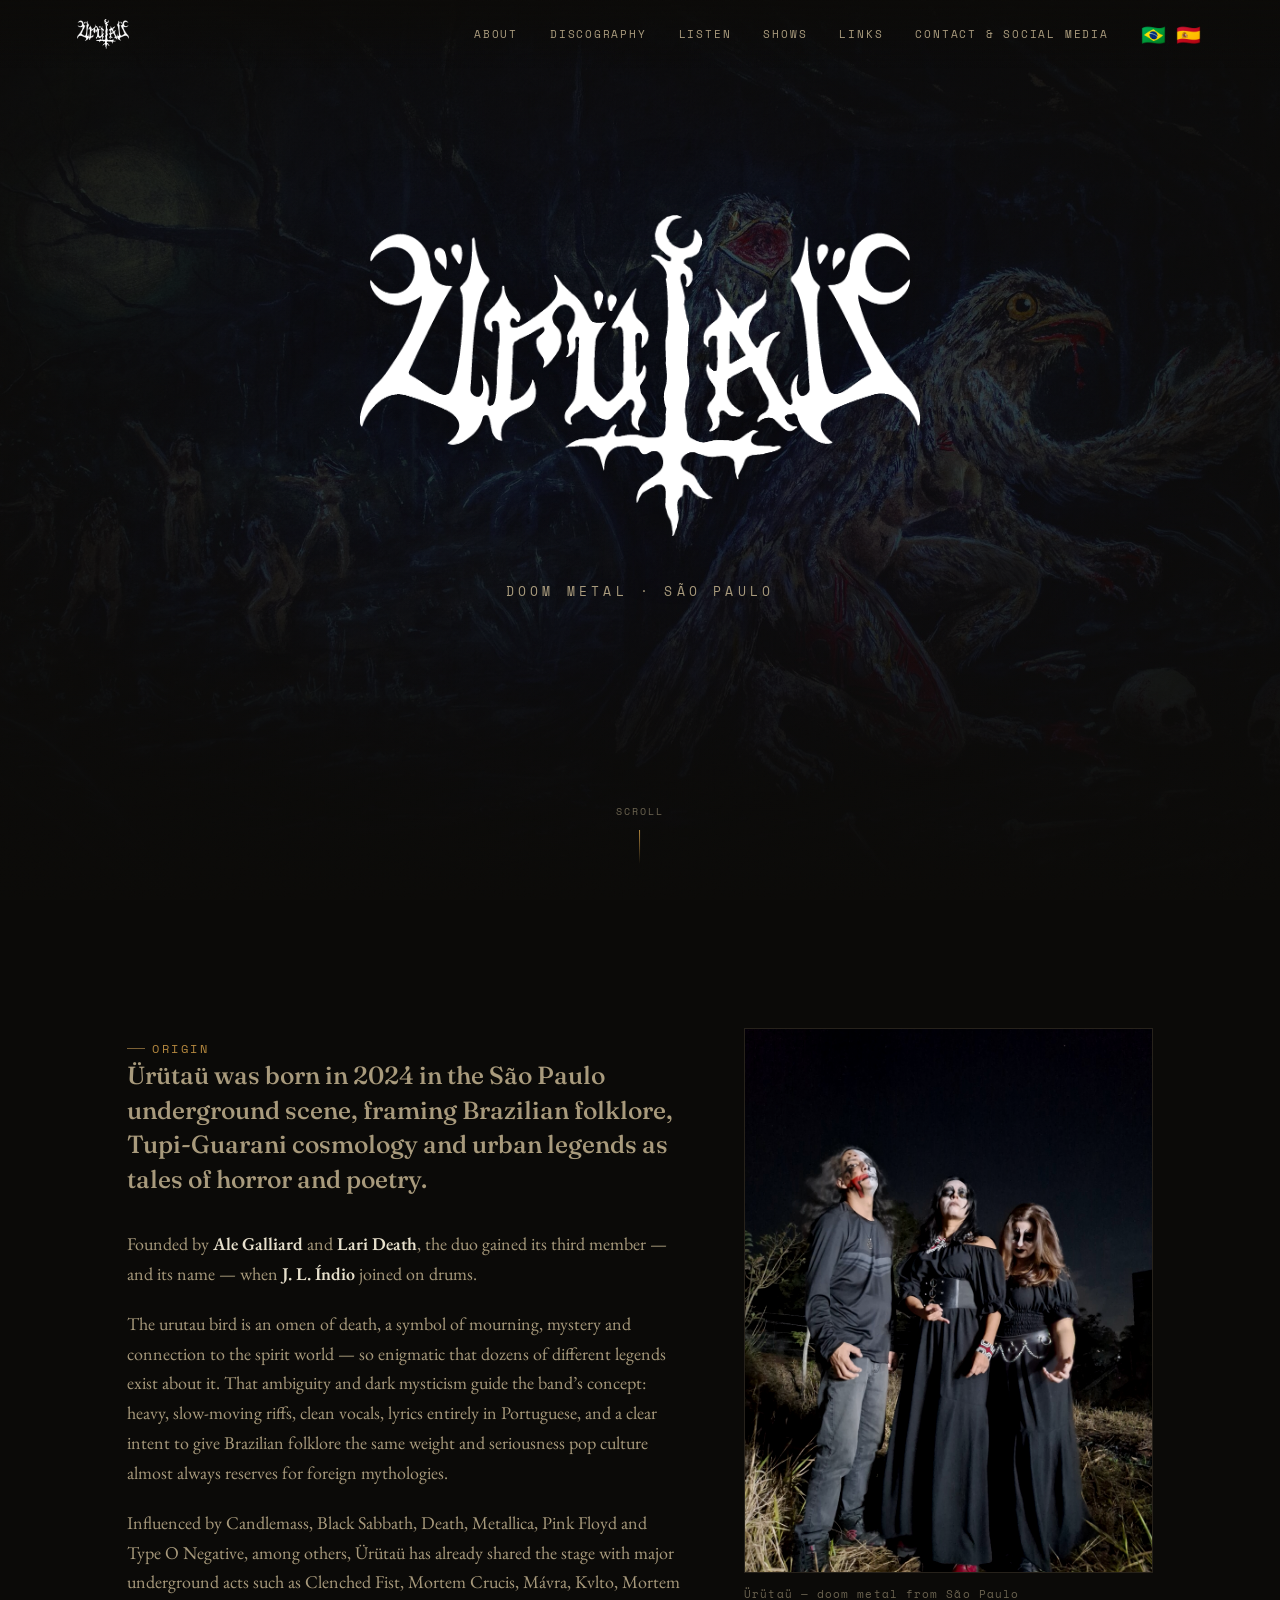
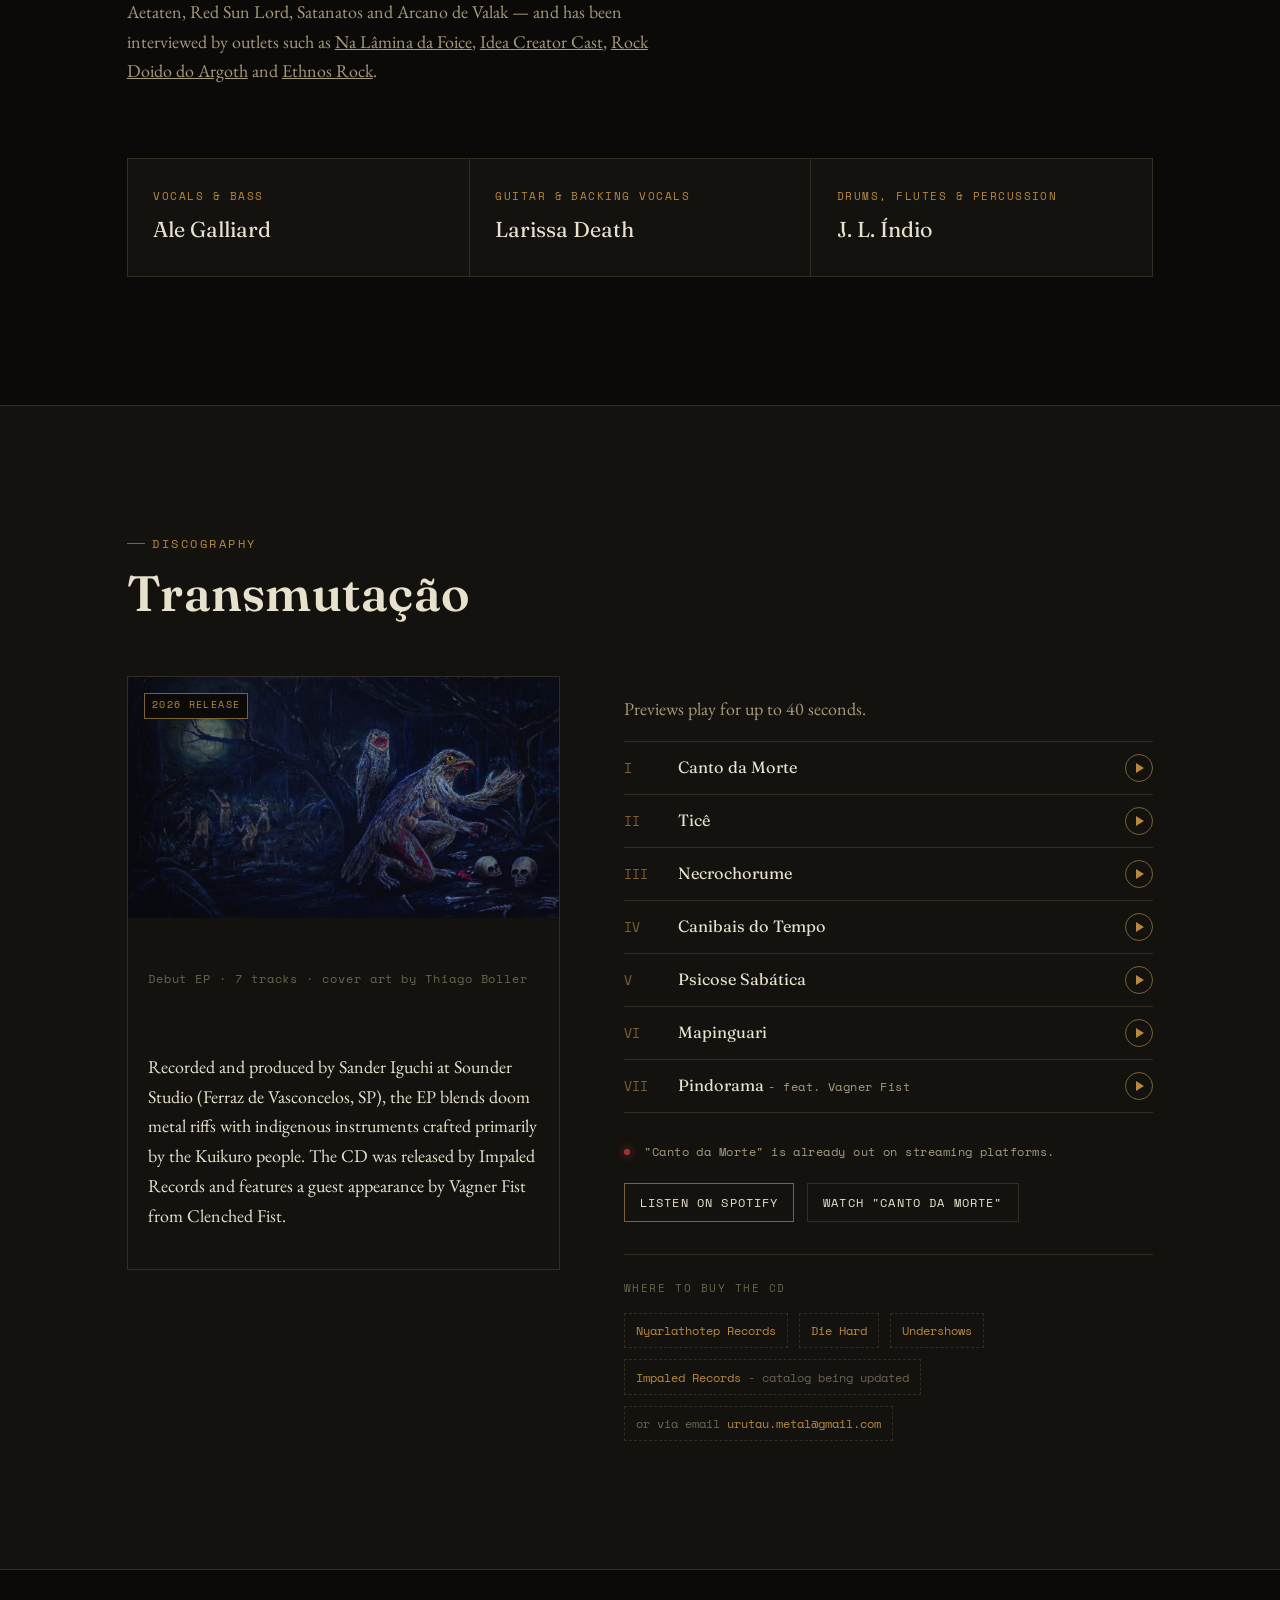
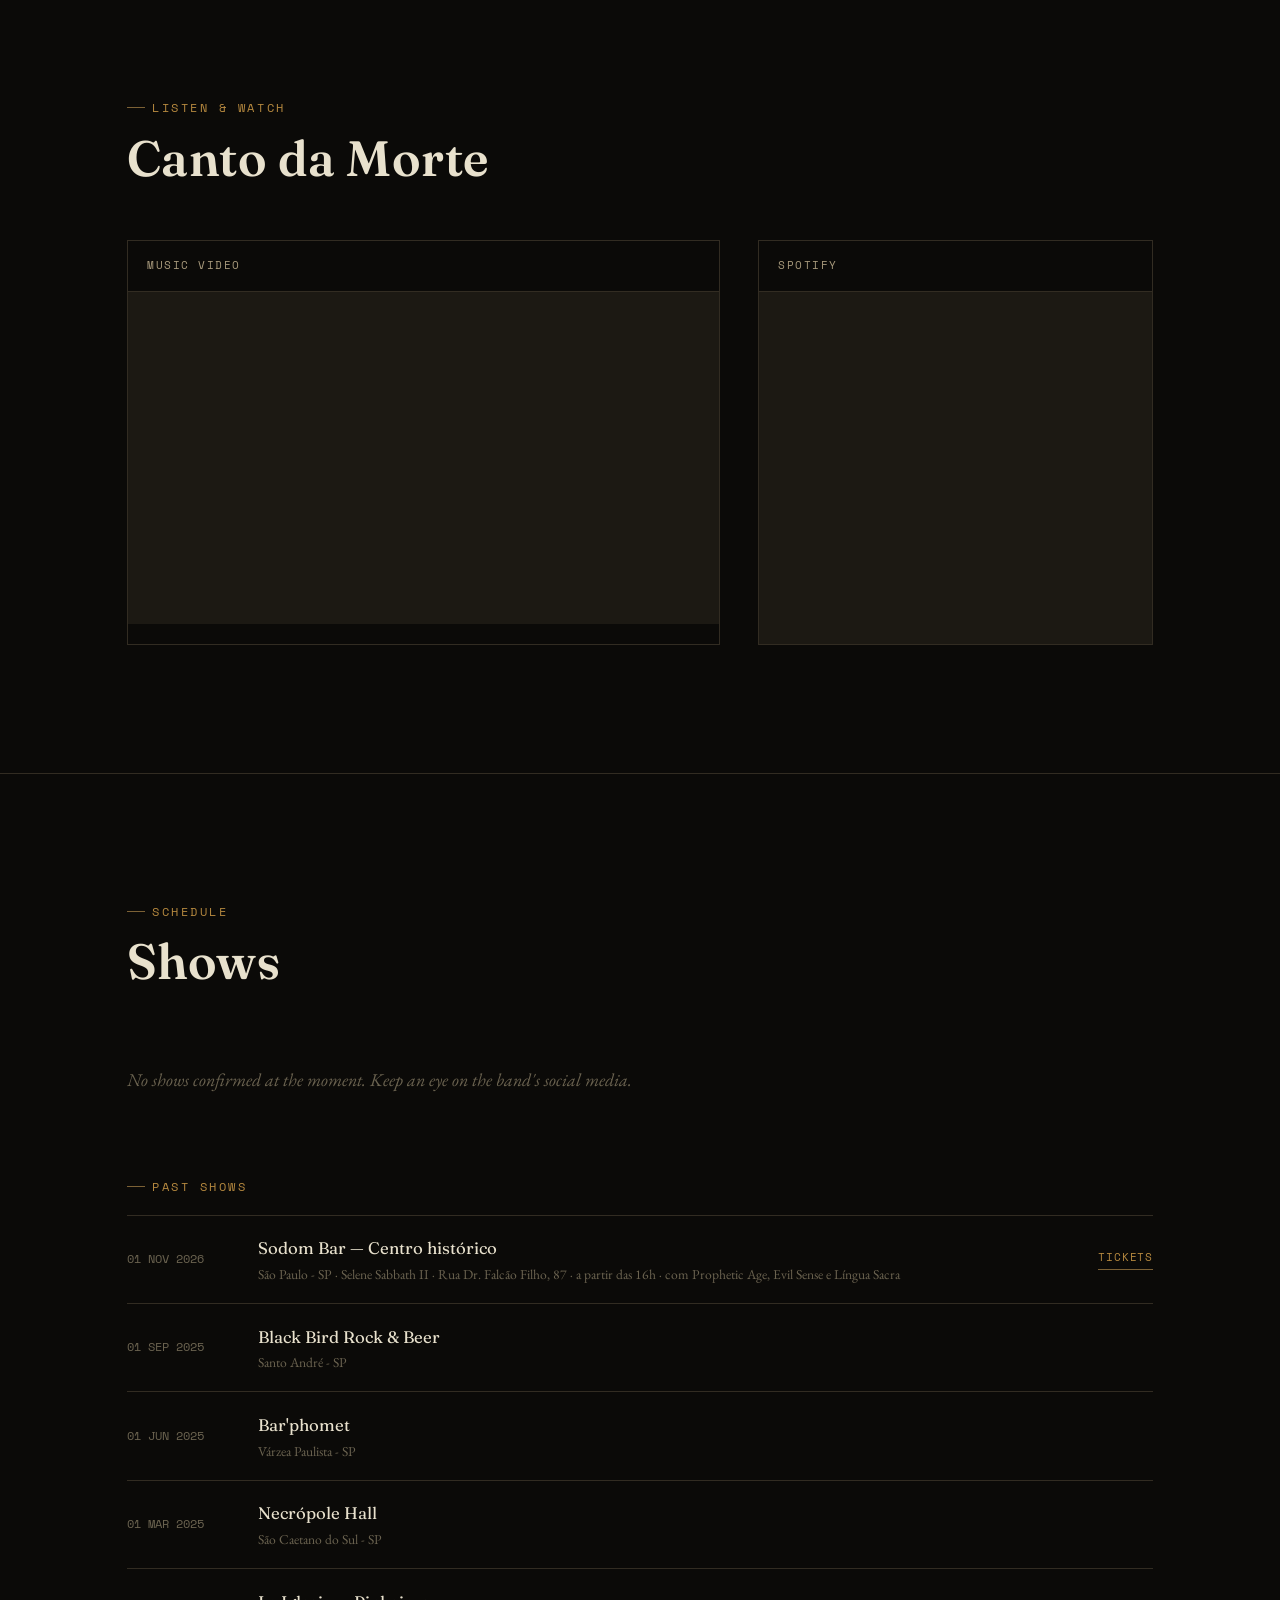
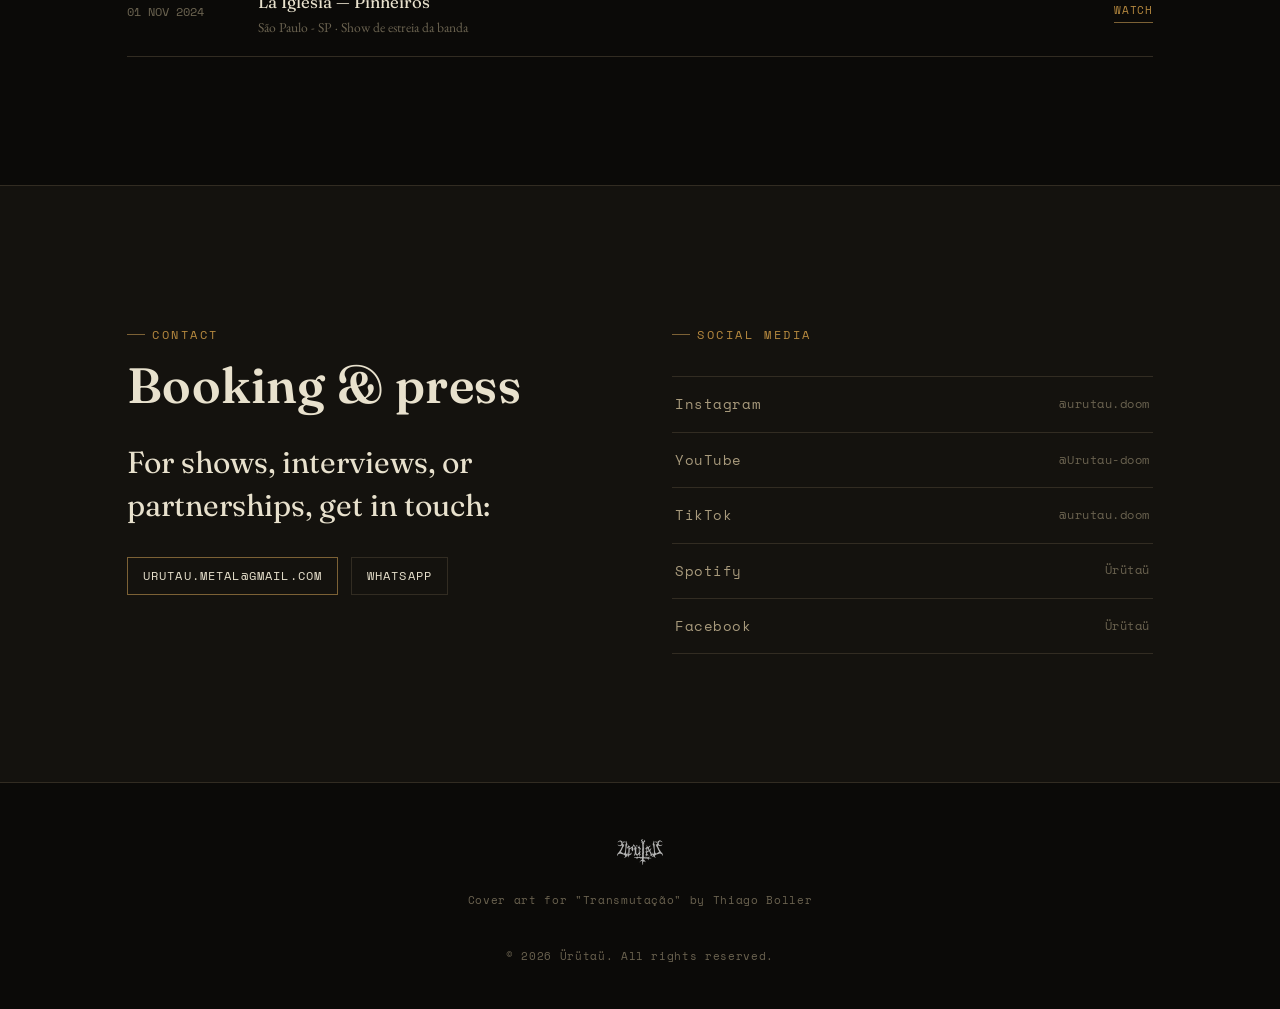
==== en/index.html @ 35b2490a "Add accessibility in player" ====
<!DOCTYPE html>
<html lang="en">
<head>
  <!-- Google tag (gtag.js) -->
<script async src="https://www.googletagmanager.com/gtag/js?id=G-QJNE8HHXBH"></script>
<script>
  window.dataLayer = window.dataLayer || [];
  function gtag(){dataLayer.push(arguments);}
  gtag('js', new Date());

  gtag('config', 'G-QJNE8HHXBH');
</script>
<meta charset="UTF-8">
<meta name="viewport" content="width=device-width, initial-scale=1.0">

<!--
  Official domain: urutaudoom.com.br (used as canonical, og:url and in
  the JSON-LD below). This is the English version, served from
  urutaudoom.com.br/en/.
-->

<title>Ürütaü — Doom Metal Band from São Paulo</title>
<meta name="description" content="Ürütaü is a doom metal band from São Paulo, Brazil, framing Brazilian folklore, Tupi-Guarani cosmology and urban legends as tales of horror and poetry, sung in Portuguese. Listen now, check upcoming shows and discover the EP Transmutação.">
<meta name="robots" content="index, follow">
<link rel="canonical" href="https://urutaudoom.com.br/en/">
<link rel="alternate" hreflang="pt-BR" href="https://urutaudoom.com.br/">
<link rel="alternate" hreflang="en" href="https://urutaudoom.com.br/en/">
<link rel="alternate" hreflang="es" href="https://urutaudoom.com.br/es/">
<link rel="alternate" hreflang="x-default" href="https://urutaudoom.com.br/">

<!-- Open Graph -->
<meta property="og:site_name" content="Ürütaü">
<meta property="og:title" content="Ürütaü — Doom Metal Band from São Paulo">
<meta property="og:description" content="Heavy riffs, clean vocals, lyrics in Portuguese. Brazilian folklore, horror and poetry as doom metal.">
<meta property="og:image" content="https://urutaudoom.com.br/assets/ilustracao-ep.jpg">
<meta property="og:url" content="https://urutaudoom.com.br/en/">
<meta property="og:type" content="website">
<meta property="og:locale" content="en_US">
<meta property="og:locale:alternate" content="pt_BR">
<meta property="og:locale:alternate" content="es_ES">

<!-- Twitter / X Card -->
<meta name="twitter:card" content="summary_large_image">
<meta name="twitter:title" content="Ürütaü — Doom Metal Band from São Paulo">
<meta name="twitter:description" content="Brazilian folklore, Tupi-Guarani cosmology and urban legends as tales of horror and poetry. Heavy riffs, clean vocals, lyrics in Portuguese.">
<meta name="twitter:image" content="https://urutaudoom.com.br/assets/ilustracao-ep.jpg">

<link rel="icon" href="../assets/logo.png">
<link rel="preconnect" href="https://fonts.googleapis.com">
<link rel="preconnect" href="https://fonts.gstatic.com" crossorigin>
<link rel="preconnect" href="https://open.spotify.com">
<link rel="preconnect" href="https://www.youtube-nocookie.com">
<link href="https://fonts.googleapis.com/css2?family=Fraunces:opsz,wght@9..144,500;9..144,600;9..144,700&family=EB+Garamond:ital,wght@0,400;0,500;1,400&family=Space+Mono:wght@400;700&display=swap" rel="stylesheet">
<link rel="stylesheet" href="../css/style.css">

<!-- Structured data (JSON-LD) — helps search engines understand this
     is a band, who the members are, and where to follow/listen. -->
<script type="application/ld+json">
{
  "@context": "https://schema.org",
  "@type": "MusicGroup",
  "name": "Ürütaü",
  "alternateName": "Ürütau",
  "genre": ["Doom Metal", "Heavy Metal"],
  "foundingDate": "2024",
  "foundingLocation": {
    "@type": "Place",
    "name": "São Paulo, SP, Brazil"
  },
  "url": "https://urutaudoom.com.br/en/",
  "inLanguage": "en",
  "logo": "https://urutaudoom.com.br/assets/logo.png",
  "image": "https://urutaudoom.com.br/assets/ilustracao-ep.jpg",
  "description": "Doom metal band from São Paulo, Brazil, framing Brazilian folklore, Tupi-Guarani cosmology and urban legends as tales of horror and poetry, sung in Portuguese.",
  "member": [
    { "@type": "Person", "name": "Ale Galliard", "roleName": "Vocals and bass" },
    { "@type": "Person", "name": "Larissa Death", "roleName": "Guitar and backing vocals" },
    { "@type": "Person", "name": "J. L. Índio", "roleName": "Drums, flutes and percussion" }
  ],
  "sameAs": [
    "https://www.instagram.com/urutau.doom",
    "https://www.youtube.com/@Urutau-doom",
    "https://www.tiktok.com/@urutau.doom",
    "https://open.spotify.com/artist/2QtIRcPDaR8o3oqRsnA0KX",
    "https://www.facebook.com/share/17Nazrt1NJ/"
  ]
}
</script>
</head>
<body>
<a class="skip-link" href="#main-content">Skip to content</a>

<nav class="nav" id="nav">
  <div class="nav__mark"><img src="../assets/logo.png" alt="Ürütaü" width="140" height="80"></div>
  <button class="nav__toggle" id="navToggle" aria-expanded="false" aria-controls="navLinks">Menu</button>
  <div class="nav__links" id="navLinks">
    <a href="#about">About</a>
    <a href="#discography">Discography</a>
    <a href="#listen">Listen</a>
    <a href="#shows">Shows</a>
    <a href="/links">Links</a>
    <a href="#contact">Contact &amp; social media</a>
    <span class="nav__langs" aria-label="Language">
      <a href="/" hreflang="pt-BR" lang="pt-BR" aria-label="Portuguese">🇧🇷</a>
      <a href="/es/" hreflang="es" lang="es" aria-label="Spanish">🇪🇸</a>
    </span>
  </div>
</nav>

<main id="main-content" tabindex="-1">

<!-- HERO -->
<header class="hero">
  <div class="hero__bg"></div>
  <div class="hero__scrim"></div>
  <div class="hero__content">
    <h1 class="sr-only">Ürütaü — doom metal band from São Paulo</h1>
    <img class="hero__logo" src="../assets/logo.png" alt="Ürütaü" width="2424" height="1390">
    <p class="hero__tagline">Doom Metal · São Paulo</p>
    <div class="hero__links">

      <div class="hero__bandcamp">
        <iframe scrolling="no" class="iframe-flush" src="https://bandcamp.com/band_follow_button_classic/1407030763" title="Follow Ürütaü on Bandcamp" loading="lazy"></iframe>
      </div>
    </div>
  </div>
  <div class="hero__scroll"><span>Scroll</span><span class="hero__scroll-line"></span></div>
</header>

<!-- SOBRE -->
<section class="section" id="about">
  <div class="container">
    <div class="sobre">
      <div class="sobre__text reveal">
        <h2 class="eyebrow">Origin</h2>
        <p class="sobre__lede">Ürütaü was born in 2024 in the São Paulo underground scene, framing Brazilian folklore, Tupi-Guarani cosmology and urban legends as tales of horror and poetry.</p>
        <p>Founded by <strong>Ale Galliard</strong> and <strong>Lari Death</strong>, the duo gained its third member — and its name — when <strong>J. L. Índio</strong> joined on drums.</p>
        <p>The urutau bird is an omen of death, a symbol of mourning, mystery and connection to the spirit world — so enigmatic that dozens of different legends exist about it. That ambiguity and dark mysticism guide the band’s concept: heavy, slow-moving riffs, clean vocals, lyrics entirely in Portuguese, and a clear intent to give Brazilian folklore the same weight and seriousness pop culture almost always reserves for foreign mythologies.</p>
        <p>Influenced by Candlemass, Black Sabbath, Death, Metallica, Pink Floyd and Type O Negative, among others, Ürütaü has already shared the stage with major underground acts such as Clenched Fist, Mortem Crucis, Mávra, Kvlto, Mortem Aetaten, Red Sun Lord, Satanatos and Arcano de Valak — and has been interviewed by outlets such as <a href="https://www.youtube.com/live/3kj3xcuJYu0?si=MPWhUmQVh30efZOI&t=6283" target="_blank" rel="noopener">Na Lâmina da Foice</a>, <a href="https://youtu.be/ehIBhbWyuD4?si=ixSk5CCgYab3Sc5v" target="_blank" rel="noopener">Idea Creator Cast</a>, <a href="https://www.youtube.com/watch?v=IE1sYvqQ3E8" target="_blank" rel="noopener">Rock Doido do Argoth</a> and <a href="https://www.youtube.com/live/z6_cGyaVimI?si=hqIt5plG8CiTBQRk" target="_blank" rel="noopener">Ethnos Rock</a>.</p>
      </div>
      <div class="sobre__photo reveal">
        <img src="../assets/banda.jpg" alt="Ürütaü during a nighttime photo shoot, wearing corpse paint" loading="lazy" width="1800" height="2400">
        <p class="sobre__photo-cap">Ürütaü — doom metal from São Paulo</p>
      </div>
    </div>

    <div class="lineup reveal">
      <div class="lineup__item">
        <span class="lineup__role">Vocals &amp; bass</span>
        <span class="lineup__name">Ale Galliard</span>
      </div>
      <div class="lineup__item">
        <span class="lineup__role">Guitar &amp; backing vocals</span>
        <span class="lineup__name">Larissa Death</span>
      </div>
      <div class="lineup__item">
        <span class="lineup__role">Drums, flutes &amp; percussion</span>
        <span class="lineup__name">J. L. Índio</span>
      </div>
    </div>
  </div>
</section>

<!-- DISCOGRAFIA -->
<section class="section section--panel" id="discography">
  <div class="container">
    <div class="section__head reveal">
      <span class="eyebrow">Discography</span>
      <h2 class="section__title">Transmutação</h2>
    </div>

    <div class="disco">
      <div class="disco__art reveal">
        <span class="disco__status">2026 release</span>
        <img src="../assets/ilustracao-ep.jpg" alt="Cover art for the EP Transmutação, illustration by Thiago Boller" loading="lazy" width="1200" height="673">
        <br>
        <div class="disco__text">
          <p class="disco__sub">Debut EP · 7 tracks · cover art by Thiago Boller <br>
            <iframe scrolling="no" style="border: 0;width: 100%;height: 33px;" src="https://bandcamp.com/band_follow_button_classic/1407030763" title="Follow Ürütaü on Bandcamp" loading="lazy"></iframe>
          </p>
          <p class="disco__desc">Recorded and produced by Sander Iguchi at Sounder Studio (Ferraz de Vasconcelos, SP), the EP blends doom metal riffs with indigenous instruments crafted primarily by the Kuikuro people. The CD was released by <a href="https://impaledrecordsbrasil.com.br/" target="_blank" rel="noopener">Impaled Records</a> and features a guest appearance by Vagner Fist from Clenched Fist.</p>
        </div>
      </div>

      <div class="disco__meta reveal">
        
        <p id="previewHelp">Previews play for up to 40 seconds.</p>

        <ul class="tracklist">
          <li><span class="num">I</span><span class="name">Canto da Morte</span><span class="lore">
            <button class="track-play" aria-describedby="previewHelp" data-audio="../assets/audio/urutau-canto-da-morte-preview.mp3" data-track="I. Canto da Morte" aria-label="Listen to a preview of Canto da Morte">
              <span class="play-icon" aria-hidden="true"></span>
            </button>
          </span></li>
          <li><span class="num">II</span><span class="name">Ticê</span><span class="lore">
            <button class="track-play" aria-describedby="previewHelp" data-audio="../assets/audio/urutau-tice-preview.mp3" data-track="II. Ticê" aria-label="Listen to a preview of Ticê">
              <span class="play-icon" aria-hidden="true"></span>
            </button>
          </span></li>
          <li><span class="num">III</span><span class="name">Necrochorume</span><span class="lore">
            <button class="track-play" aria-describedby="previewHelp" data-audio="../assets/audio/urutau-necrochorume-preview.mp3" data-track="III. Necrochorume" aria-label="Listen to a preview of Necrochorume">
              <span class="play-icon" aria-hidden="true"></span>
            </button>
          </span></li>
          <li><span class="num">IV</span><span class="name">Canibais do Tempo</span><span class="lore">
            <button class="track-play" aria-describedby="previewHelp" data-audio="../assets/audio/urutau-canibais-do-tempo-preview.mp3" data-track="IV. Canibais do Tempo" aria-label="Listen to a preview of Canibais do Tempo">
              <span class="play-icon" aria-hidden="true"></span>
            </button>
          </span></li>
          <li><span class="num">V</span><span class="name">Psicose Sabática</span><span class="lore">
            <button class="track-play" aria-describedby="previewHelp" data-audio="../assets/audio/urutau-psicose-sabatica-preview.mp3" data-track="V. Psicose Sabática" aria-label="Listen to a preview of Psicose Sabática">
              <span class="play-icon" aria-hidden="true"></span>
            </button>
          </span></li>
          <li><span class="num">VI</span><span class="name">Mapinguari</span><span class="lore">
            <button class="track-play" aria-describedby="previewHelp" data-audio="../assets/audio/urutau-mapinguari-preview.mp3" data-track="VI. Mapinguari" aria-label="Listen to a preview of Mapinguari">
              <span class="play-icon" aria-hidden="true"></span>
            </button>
          </span></li>
          <li><span class="num">VII</span><span class="name">Pindorama <small> - feat. Vagner Fist</small></span><span class="lore">
            <button class="track-play" aria-describedby="previewHelp" data-audio="../assets/audio/urutau-pindorama-preview.mp3" data-track="VII. Pindorama" aria-label="Listen to a preview of Pindorama">
              <span class="play-icon" aria-hidden="true"></span>
            </button>
          </span></li>
        </ul>

        <!-- A single player shared by all tracks -->
        <audio id="previewPlayer" preload="none"></audio>
        <p id="previewStatus" role="status" aria-atomic="true"></p>

        <div class="single-note">
          <span class="dot"></span>
          <span>"Canto da Morte" is already out on streaming platforms.</span>
        </div>

        <div class="btn-row">
          <a class="btn" href="https://open.spotify.com/artist/2QtIRcPDaR8o3oqRsnA0KX" target="_blank" rel="noopener">Listen on Spotify</a>
          <a class="btn btn--ghost" href="https://youtu.be/8MShEesDxVA" target="_blank" rel="noopener">Watch "Canto da Morte"</a>
        </div>

        <div class="vendas">
          <span class="vendas__label">Where to buy the CD</span>
          <ul class="vendas__list">
            <li><a href="https://www.nyarlathotep-records.com.br/produtos/urutau-transmutacao-cd-ib1iw/" target="_blank" rel="noopener">Nyarlathotep Records</a></li>
            <li><a href="https://www.diehard.com.br/" target="_blank" rel="noopener">Die Hard</a></li>
            <li><a href="https://www.undershows.com.br/" target="_blank" rel="noopener">Undershows</a></li>
            <li><a href="https://impaledrecordsbrasil.com.br/" target="_blank" rel="noopener">Impaled Records</a> - catalog being updated</li>
            <li>or via email <a href="mailto:urutau.metal@gmail.com" target="_blank" rel="noopener">urutau.metal@gmail.com</a></li>
          </ul>
        </div>
      </div>
    </div>
  </div>
</section>

<!-- OUÇA -->
<section class="section" id="listen">
  <div class="container">
    <div class="section__head reveal">
      <span class="eyebrow">Listen &amp; watch</span>
      <h2 class="section__title">Canto da Morte</h2>
    </div>

    <div class="ouca">
      <div class="player-card reveal">
        <div class="player-card__head">
          <span class="player-card__label">Music video</span>
        </div>
        <div class="player-card__frame">
          <iframe src="https://www.youtube-nocookie.com/embed/8MShEesDxVA" title="Ürütaü — Canto da Morte (music video)" loading="lazy" allow="accelerometer; autoplay; clipboard-write; encrypted-media; gyroscope; picture-in-picture" allowfullscreen></iframe>
        </div>
      </div>

      <div class="player-card player-card--spotify reveal">
        <div class="player-card__head">
          <span class="player-card__label">Spotify</span>
        </div>
        <div class="player-card__frame">
          <iframe src="https://open.spotify.com/embed/artist/2QtIRcPDaR8o3oqRsnA0KX?utm_source=generator&theme=0" title="Ürütaü on Spotify" loading="lazy" allow="autoplay; clipboard-write; encrypted-media; fullscreen; picture-in-picture"></iframe>
        </div>
      </div>
    </div>
  </div>
</section>

<!-- AGENDA -->
<section class="section" id="shows">
  <div class="container">
    <div class="section__head reveal">
      <span class="eyebrow">Schedule</span>
      <h2 class="section__title">Shows</h2>
    </div>

    <div id="agendaProximo" class="reveal"></div>

    <div class="reveal" style="margin-top: 3rem;">
      <h3 class="eyebrow" style="margin-bottom:1.2rem; display:inline-flex;">Past shows</h3>
      <ul class="agenda__list" id="agendaPassados"></ul>
    </div>
  </div>
</section>

<!-- CONTATO -->
<section class="section section--panel" id="contact">
  <div class="container">
    <div class="contato">
      <div class="reveal">
        <span class="eyebrow">Contact</span>
        <h2 class="section__title" style="margin-top:0.9rem; margin-bottom:1.2rem;">Booking &amp; press</h2>
        <p class="contato__lede">For shows, interviews, or partnerships, get in touch:</p>
        <div class="btn-row">
          <a class="btn" href="mailto:urutau.metal@gmail.com">urutau.metal@gmail.com</a>
          <a class="btn btn--ghost" href="https://wa.me/5511997506060" target="_blank" rel="noopener">WhatsApp</a>
        </div>
      </div>

      <div class="reveal">
        <h2 class="eyebrow">Social media</h2>
        <ul class="social">
          <li><a href="https://www.instagram.com/urutau.doom" target="_blank" rel="noopener">Instagram <span class="handle">@urutau.doom</span></a></li>
          <li><a href="https://www.youtube.com/@Urutau-doom" target="_blank" rel="noopener">YouTube <span class="handle">@Urutau-doom</span></a></li>
          <li><a href="https://www.tiktok.com/@urutau.doom" target="_blank" rel="noopener">TikTok <span class="handle">@urutau.doom</span></a></li>
          <li><a href="https://open.spotify.com/artist/2QtIRcPDaR8o3oqRsnA0KX" target="_blank" rel="noopener">Spotify <span class="handle">Ürütaü</span></a></li>
          <li><a href="https://www.facebook.com/share/17Nazrt1NJ/" target="_blank" rel="noopener">Facebook <span class="handle">Ürütaü</span></a></li>
        </ul>
      </div>
    </div>
  </div>
</section>

</main>

<footer class="footer">
  <div class="footer__mark"><img src="../assets/logo.png" alt="Ürütaü"></div>
  <p class="footer__credit">Cover art for "Transmutação" by Thiago Boller</p>
  <p class="footer__copy">© <span id="year"></span> Ürütaü. All rights reserved.</p>
</footer>

<script src="../data/shows.js"></script>
<script src="../js/main.js"></script>
<script src="../js/player.js"></script>
</body>
</html>
---- css/style.css ----
/* =========================================================
   ÃœRÃœTAÃœ â€” sistema de design
   Paleta: noite/breu quente, sangue seco, latÃ£o sob luz de lua
   Tipografia: serifada literÃ¡ria (Fraunces + EB Garamond) contra
   grÃ£o de papel velho â€” terror poÃ©tico, nÃ£o "metal genÃ©rico"
   ========================================================= */

   :root {
    /* cor */
    --void:        #0b0a08;
    --panel:       #14120e;
    --panel-raised:#1c1913;
    --line:        #322c22;
    --ink:         #e8e1cd;
    --ink-dim:     #a89a7c;
    --ink-faint:   #6b6350;
    --blood:       #7f2020;
    --blood-bright:#a53232;
    --brass:       #b6893f;
    --brass-dim:   #7c6135;
    --night-blue:  #29323c;
  
    /* tipografia */
    --f-display: "Fraunces", "Iowan Old Style", serif;
    --f-body: "EB Garamond", "Iowan Old Style", Georgia, serif;
    --f-mono: "Space Mono", "Courier New", monospace;
  
    /* ritmo */
    --gap: clamp(1.25rem, 3vw, 2.5rem);
    --section-pad: clamp(4rem, 10vw, 8rem);
    --edge: clamp(1.25rem, 6vw, 6rem);
    --radius: 2px;
  }
  
  @media (prefers-reduced-motion: reduce) {
    * { animation-duration: 0.01ms !important; animation-iteration-count: 1 !important; transition-duration: 0.01ms !important; scroll-behavior: auto !important; }
  }
  
  *, *::before, *::after { box-sizing: border-box; }
  html { scroll-behavior: smooth; }
  
  body {
    margin: 0;
    background: var(--void);
    color: var(--ink);
    font-family: var(--f-body);
    font-size: 18px;
    line-height: 1.65;
    -webkit-font-smoothing: antialiased;
    position: relative;
  }
  
  /* grÃ£o de papel/ruÃ­do sutil sobre tudo */
  body::before {
    content: "";
    position: fixed;
    inset: 0;
    pointer-events: none;
    z-index: 500;
    opacity: 0.05;
    mix-blend-mode: overlay;
    background-image: url("data:image/svg+xml;utf8,<svg xmlns='http://www.w3.org/2000/svg' width='120' height='120'><filter id='n'><feTurbulence type='fractalNoise' baseFrequency='0.85' numOctaves='2' stitchTiles='stitch'/></filter><rect width='100%25' height='100%25' filter='url(%23n)'/></svg>");
  }
  
  img { max-width: 100%; height: auto; display: block; }
  a { color: inherit; text-decoration: none; }
  
  .skip-link {
    position: fixed;
    top: 0.75rem;
    left: 0.75rem;
    z-index: 600;
    padding: 0.65rem 1rem;
    background: var(--ink);
    color: var(--void);
    font-family: var(--f-body);
    transform: translateY(calc(-100% - 1rem));
  }
  .skip-link:focus {
    transform: translateY(0);
    outline: 2px solid var(--brass);
    outline-offset: 3px;
  }

  .sr-only {
    position: absolute;
    width: 1px; height: 1px;
    padding: 0; margin: -1px;
    overflow: hidden;
    clip: rect(0,0,0,0);
    white-space: nowrap;
    border: 0;
  }
  
  h1, h2, h3, h4 {
    font-family: var(--f-display);
    font-weight: 600;
    margin: 0;
    color: var(--ink);
    letter-spacing: 0.01em;
  }
  
  .eyebrow {
    font-family: var(--f-mono);
    font-weight: 400;
    font-size: 0.72rem;
    letter-spacing: 0.22em;
    text-transform: uppercase;
    color: var(--brass);
    display: inline-flex;
    align-items: center;
    gap: 0.6em;
  }
  .eyebrow::before {
    content: "";
    width: 1.6em;
    height: 1px;
    background: var(--brass-dim);
  }
  
  .container {
    max-width: 1180px;
    margin: 0 auto;
    padding-inline: var(--edge);
  }
  
  section { position: relative; }
  
  /* -------------------- reveal on scroll -------------------- */
  .reveal {
    opacity: 0;
    transform: translateY(22px);
    transition: opacity 0.9s cubic-bezier(.2,.7,.2,1), transform 0.9s cubic-bezier(.2,.7,.2,1);
  }
  .reveal.is-visible {
    opacity: 1;
    transform: translateY(0);
  }
  
  /* -------------------- nav -------------------- */
  .nav {
    position: fixed;
    top: 0; left: 0; right: 0;
    z-index: 200;
    display: flex;
    align-items: center;
    justify-content: space-between;
    padding: 1.1rem var(--edge);
    background: linear-gradient(to bottom, rgba(11,10,8,0.92), rgba(11,10,8,0));
    transition: background 0.4s ease;
  }
  .nav__langs a { font-size: 20px}
  .nav.scrolled {
    background: rgba(11,10,8,0.92);
    border-bottom: 1px solid var(--line);
    backdrop-filter: blur(6px);
  }
  .nav__mark {
    height: 30px;
  }
  .nav__mark img { height: 100%; width: auto; }
  .nav__links {
    display: flex;
    gap: clamp(1rem, 2.5vw, 2.2rem);
    font-family: var(--f-mono);
    font-size: 0.7rem;
    letter-spacing: 0.16em;
    text-transform: uppercase;
    color: var(--ink-dim);
    align-items: center;
  }
  .nav__links a { transition: color 0.25s ease; padding: 0.3em 0; }
  .nav__links a:hover, .nav__links a:focus-visible { color: var(--brass); }
  .nav__toggle { display: none; }
  
  @media (max-width: 720px) {
    .nav__links {
      position: fixed;
      inset: 0 0 auto auto;
      top: 0;
      height: 100vh;
      width: min(78vw, 320px);
      background: var(--panel);
      flex-direction: column;
      justify-content: center;
      align-items: flex-start;
      gap: 1.6rem;
      padding: 2rem var(--edge);
      transform: translateX(100%);
      visibility: hidden;
      transition: transform 0.4s cubic-bezier(.2,.7,.2,1);
      border-left: 1px solid var(--line);
    }
    .nav__links.open { transform: translateX(0); visibility: visible; }
    .nav__toggle {
      display: block;
      z-index: 210;
      background: none;
      border: 1px solid var(--line);
      color: var(--ink);
      font-family: var(--f-mono);
      font-size: 0.7rem;
      letter-spacing: 0.14em;
      text-transform: uppercase;
      padding: 0.5em 0.9em;
    }
  }
  
  /* -------------------- hero -------------------- */
  .hero {
    position: relative;
    min-height: 100svh;
    display: flex;
    align-items: center;
    justify-content: center;
    overflow: hidden;
    isolation: isolate;
  }
  .hero__bg {
    position: absolute;
    inset: 0;
    z-index: -2;
    background-image: url("../assets/ilustracao-hero.jpg");
    background-size: cover;
    background-position: 55% 40%;
    animation: hero-drift 26s ease-in-out infinite alternate;
  }
  @keyframes hero-drift {
    from { transform: scale(1.04) translate(0,0); }
    to   { transform: scale(1.12) translate(-1.2%, -1%); }
  }
  .hero__scrim {
    position: absolute;
    inset: 0;
    z-index: -1;
    background:
      radial-gradient(ellipse at 50% 42%, rgba(11,10,8,0.25) 0%, rgba(11,10,8,0.72) 58%, rgba(11,10,8,0.94) 100%),
      linear-gradient(180deg, rgba(11,10,8,0.55) 0%, rgba(11,10,8,0.2) 22%, rgba(11,10,8,0.35) 70%, var(--void) 100%);
  }
  .hero__content {
    text-align: center;
    display: flex;
    flex-direction: column;
    align-items: center;
    gap: clamp(1.2rem, 3vw, 2rem);
    padding: 0 var(--edge);
    animation: hero-in 1.6s cubic-bezier(.2,.7,.2,1) both;
  }
  @keyframes hero-in {
    from { opacity: 0; transform: translateY(14px); filter: blur(6px); }
    to   { opacity: 1; transform: translateY(0); filter: blur(0); }
  }
  .hero__logo {
    width: min(78vw, 560px);
    height: auto;
    filter: drop-shadow(0 0 40px rgba(0,0,0,0.6));
  }
  .hero__tagline {
    font-family: var(--f-mono);
    font-size: clamp(0.68rem, 1.4vw, 0.82rem);
    letter-spacing: 0.32em;
    text-transform: uppercase;
    color: var(--ink-dim);
  }
  .hero__tagline strong { color: var(--brass); font-weight: 400; }
  
  .hero__links {
    display: flex;
    flex-wrap: wrap;
    align-items: center;
    justify-content: center;
    gap: 0.9rem;
    margin-top: 0.3rem;
  }
  .hero__bandcamp {
    overflow: hidden;
    line-height: 0;
    max-width: 205px;
    flex: none;
  }
  .btn--solid {
    background: var(--brass);
    border-color: var(--brass);
    color: var(--void);
  }
  .btn--solid:hover, .btn--solid:focus-visible {
    background: var(--brass-dim);
    border-color: var(--brass-dim);
    color: var(--ink);
  }
  
  .hero__scroll {
    position: absolute;
    bottom: clamp(1.4rem, 4vh, 2.6rem);
    left: 50%;
    transform: translateX(-50%);
    display: flex;
    flex-direction: column;
    align-items: center;
    gap: 0.6rem;
    color: var(--ink-faint);
    font-family: var(--f-mono);
    font-size: 0.62rem;
    letter-spacing: 0.2em;
    text-transform: uppercase;
  }
  .hero__scroll-line {
    width: 1px;
    height: 34px;
    background: linear-gradient(to bottom, var(--brass), transparent);
    animation: scroll-pulse 2.4s ease-in-out infinite;
  }
  @keyframes scroll-pulse {
    0%,100% { opacity: 0.3; }
    50% { opacity: 1; }
  }
  
  /* -------------------- section shell -------------------- */
  .section {
    padding-block: var(--section-pad);
    border-bottom: 1px solid var(--line);
  }
  .section--panel { background: var(--panel); }
  .section__head {
    margin-bottom: clamp(2rem, 5vw, 3.5rem);
    display: flex;
    flex-direction: column;
    gap: 0.9rem;
  }
  .section__title {
    font-size: clamp(2rem, 4.2vw, 3.1rem);
    line-height: 1.05;
  }
  
  /* -------------------- sobre -------------------- */
  .sobre {
    display: grid;
    grid-template-columns: 1.15fr 0.85fr;
    gap: clamp(2rem, 5vw, 4rem);
    align-items: start;
  }
  .sobre__text p a { text-decoration: underline; }
  .sobre__text p { color: var(--ink-dim); margin: 0 0 1.15em; }
  .sobre__text p:last-child { margin-bottom: 0; }
  .sobre__text strong { color: var(--ink); font-weight: 600; }
  .sobre__lede {
    font-family: var(--f-display);
    font-size: clamp(1.25rem, 2.2vw, 1.55rem);
    color: var(--ink);
    font-weight: 500;
    line-height: 1.4;
    margin-bottom: 1.3em !important;
  }
  .sobre__photo {
    position: relative;
  }
  .sobre__photo img {
    width: 100%;
    height: auto;
    filter: grayscale(0.25) contrast(1.08) brightness(0.92);
    border: 1px solid var(--line);
  }
  .sobre__photo-cap {
    font-family: var(--f-mono);
    font-size: 0.68rem;
    letter-spacing: 0.1em;
    color: var(--ink-faint);
    margin-top: 0.8rem;
  }
  
  .lineup {
    margin-top: clamp(3rem, 6vw, 4.5rem);
    display: grid;
    grid-template-columns: repeat(3, 1fr);
    gap: 1px;
    background: var(--line);
    border: 1px solid var(--line);
  }
  .lineup__item {
    background: var(--panel);
    padding: 1.8rem 1.6rem;
    display: flex;
    flex-direction: column;
    gap: 0.4rem;
  }
  .lineup__role {
    font-family: var(--f-mono);
    font-size: 0.66rem;
    letter-spacing: 0.14em;
    text-transform: uppercase;
    color: var(--brass);
  }
  .lineup__name {
    font-family: var(--f-display);
    font-size: 1.35rem;
  }
  
  /* -------------------- discografia -------------------- */
  .disco {
    display: grid;
    grid-template-columns: 0.9fr 1.1fr;
    gap: clamp(2rem, 5vw, 4rem);
    align-items: flex-start;
  }
  .disco__art {
    position: relative;
    border: 1px solid var(--line);
  }
  .disco__art img { width: 100%; height: auto; }
  .disco__status {
    position: absolute;
    top: 1rem; left: 1rem;
    background: var(--void);
    border: 1px solid var(--brass-dim);
    color: var(--brass);
    font-family: var(--f-mono);
    font-size: 0.62rem;
    letter-spacing: 0.14em;
    text-transform: uppercase;
    padding: 0.4em 0.7em;
  }
  .disco__meta { color: var(--ink-dim); }
  .disco__title {
    font-size: clamp(1.7rem, 3vw, 2.3rem);
    margin-bottom: 0.4rem;
  }
  .disco__sub {
    font-family: var(--f-mono);
    font-size: 0.72rem;
    letter-spacing: 0.08em;
    color: var(--ink-faint);
    margin-bottom: 1.6rem;
  }
  .disco__desc { margin-bottom: 1.8rem; }
  
  .disco__text {
    padding: 10px 20px;
  }
  
  .tracklist {
    list-style: none;
    margin: 0 0 1.8rem;
    padding: 0;
    border-top: 1px solid var(--line);
  }
  .tracklist li {
    display: grid;
    grid-template-columns: 2.4rem 1fr auto;
    gap: 1rem;
    align-items: baseline;
    padding: 0.75rem 0;
    border-bottom: 1px solid var(--line);
  
    small {
      font-family: var(--f-mono);
      font-size: 0.72rem;
      color: var(--ink-dim);
      letter-spacing: 0.04em;
    }
  }
  .tracklist .num {
    font-family: var(--f-mono);
    color: var(--brass-dim);
    font-size: 0.82rem;
  }
  .tracklist .name {
    font-family: var(--f-display);
    color: var(--ink);
    font-size: 1.02rem;
  }
  .tracklist .lore {
    font-family: var(--f-body);
    font-style: italic;
    color: var(--ink-faint);
    font-size: 0.9rem;
    text-align: right;
  }
  @media (max-width: 640px) {
    .tracklist li { grid-template-columns: 2rem 1fr; }
    .tracklist .lore { grid-column: 2 / -1; text-align: left; margin-top: 0.15rem; }
  }
  
  .single-note {
    display: flex;
    align-items: center;
    margin-top: 5px;
    gap: 0.9rem;
    font-family: var(--f-mono);
    font-size: 0.72rem;
    color: var(--ink-dim);
    letter-spacing: 0.04em;
  }
  .single-note .dot {
    width: 6px; height: 6px; border-radius: 50%;
    background: var(--blood-bright);
    box-shadow: 0 0 8px var(--blood-bright);
    flex: none;
  }
  
  /* -------------------- botÃµes / links de plataforma -------------------- */
  .btn-row { display: flex; flex-wrap: wrap; gap: 0.8rem; margin-top: 1.4rem; width: 100%;}
  .btn {
    display: inline-flex;
    align-items: center;
    gap: 0.55em;
    padding: 0.75em 1.3em;
    font-family: var(--f-mono);
    font-size: 0.72rem;
    letter-spacing: 0.1em;
    text-transform: uppercase;
    border: 1px solid var(--brass-dim);
    color: var(--ink);
    transition: border-color 0.25s ease, color 0.25s ease, background 0.25s ease;
  }
  .btn:hover, .btn:focus-visible {
    border-color: var(--brass);
    color: var(--void);
    background: var(--brass);
  }
  .btn--ghost { border-color: var(--line); }
  .btn--ghost:hover { background: var(--panel-raised); color: var(--ink); border-color: var(--ink-dim); }
  
  /* -------------------- ouÃ§a (players) -------------------- */
  .ouca {
    display: grid;
    grid-template-columns: 1.2fr 0.8fr;
    gap: var(--gap);
  }
  .player-card {
    border: 1px solid var(--line);
    background: var(--void);
  }
  .player-card__head {
    display: flex;
    align-items: center;
    justify-content: space-between;
    padding: 1rem 1.2rem;
    border-bottom: 1px solid var(--line);
  }
  .player-card__label {
    font-family: var(--f-mono);
    font-size: 0.68rem;
    letter-spacing: 0.14em;
    text-transform: uppercase;
    color: var(--ink-dim);
  }
  .player-card__frame {
    position: relative;
    width: 100%;
    aspect-ratio: 16 / 9;
    background: var(--panel-raised);
  }
  .player-card__frame iframe {
    position: absolute;
    inset: 0;
    width: 100%;
    height: 100%;
    border: 0;
  }
  .player-card--spotify .player-card__frame {
    aspect-ratio: auto;
    height: 352px;
  }
  @media (max-width: 860px) {
    .ouca { grid-template-columns: 1fr; }
  }
  
  /* -------------------- ouÃ§a: bandcamp + prÃ©-save -------------------- */
  .ouca__extra {
    margin-top: var(--gap);
    display: grid;
    grid-template-columns: 1fr 1fr;
    gap: var(--gap);
  }
  .ouca__extra > div {
    border: 1px solid var(--line);
    background: var(--void);
    padding: 1.2rem;
  }
  .ouca__extra .player-card__label {
    display: block;
    margin-bottom: 0.9rem;
  }
  .presave__track {
    font-family: var(--f-display);
    font-size: 1.15rem;
    margin: 0 0 1rem;
    color: var(--ink);
  }
  .iframe-flush {
    border: 0;
    width: 100%;
    height: 33px;
  }
  @media (max-width: 860px) {
    .ouca__extra { grid-template-columns: 1fr; }
  }
  
  /* -------------------- agenda: espaÃ§amentos -------------------- */
  .agenda__past { margin-top: 3rem; }
  .eyebrow--spaced { margin-bottom: 1.2rem; }
  
  /* -------------------- contato: tÃ­tulo -------------------- */
  .contato__title { margin-top: 0.9rem; margin-bottom: 1.2rem; }
  
  /* -------------------- onde comprar -------------------- */
  .vendas {
    margin-top: 2rem;
    padding-top: 1.6rem;
    border-top: 1px solid var(--line);
  }
  .vendas__label {
    font-family: var(--f-mono);
    font-size: 0.68rem;
    letter-spacing: 0.14em;
    text-transform: uppercase;
    color: var(--ink-faint);
    margin-bottom: 0.9rem;
    display: block;
  }
  .vendas__list {
    list-style: none;
    margin: 0;
    padding: 0;
    display: flex;
    flex-wrap: wrap;
    gap: 0.7rem;
  }
  .vendas__list li {
    font-family: var(--f-mono);
    font-size: 0.76rem;
    color: var(--ink-faint);
    border: 1px dashed var(--line);
    padding: 0.55em 0.9em;
  }
  .vendas__list li.disponivel {
    border-style: solid;
    border-color: var(--brass-dim);
    color: var(--ink);
  }
  .vendas__list a { color: var(--brass); }
  
  /* -------------------- agenda -------------------- */
  .agenda__next {
    border: 1px solid var(--brass-dim);
    background: linear-gradient(160deg, rgba(182,137,63,0.08), transparent 60%);
    padding: clamp(1.6rem, 4vw, 2.6rem);
    display: grid;
    grid-template-columns: auto 1fr auto;
    gap: clamp(1.2rem, 4vw, 2.5rem);
    align-items: center;
    margin-bottom: clamp(2rem, 5vw, 3rem);
  }
  .agenda__date {
    font-family: var(--f-display);
    text-align: center;
    line-height: 1;
    border-right: 1px solid var(--line);
    padding-right: clamp(1.2rem, 4vw, 2.5rem);
  }
  .agenda__date .day { font-size: clamp(2.6rem, 6vw, 3.6rem); display: block; color: var(--brass); }
  .agenda__date .mon { font-family: var(--f-mono); font-size: 0.72rem; letter-spacing: 0.16em; text-transform: uppercase; color: var(--ink-dim); }
  .agenda__date .yr  { font-family: var(--f-mono); font-size: 0.66rem; color: var(--ink-faint); }
  .agenda__info .eyebrow { margin-bottom: 0.6rem; }
  .agenda__local { font-size: clamp(1.35rem, 2.6vw, 1.8rem); margin-bottom: 0.3rem; }
  .agenda__cidade { color: var(--ink-dim); font-size: 0.98rem; }
  
  .agenda__list { list-style: none; margin: 0; padding: 0; border-top: 1px solid var(--line); }
  .agenda__row {
    display: grid;
    grid-template-columns: 7rem 1fr auto;
    gap: 1.2rem;
    align-items: center;
    padding: 1.1rem 0;
    border-bottom: 1px solid var(--line);
    color: var(--ink-dim);
  }
  .agenda__row time { font-family: var(--f-mono); font-size: 0.78rem; color: var(--ink-faint); }
  .agenda__row .row-local { color: var(--ink); font-family: var(--f-display); font-size: 1.05rem; }
  .agenda__row .row-cidade { display: block; font-size: 0.85rem; color: var(--ink-faint); font-family: var(--f-body); }
  .agenda__row a { font-family: var(--f-mono); font-size: 0.68rem; letter-spacing: 0.08em; text-transform: uppercase; color: var(--brass); border-bottom: 1px solid var(--brass-dim); padding-bottom: 2px; }
  @media (max-width: 640px) {
    .agenda__next { grid-template-columns: auto 1fr; }
    .agenda__next .btn-row { grid-column: 1 / -1; }
    .agenda__date { padding-right: 1.2rem; }
    .agenda__row { grid-template-columns: 1fr; gap: 0.3rem; }
  }
  .agenda__empty { color: var(--ink-faint); font-style: italic; padding: 1.4rem 0; }
  
  /* -------------------- contato -------------------- */
  .contato {
    display: grid;
    grid-template-columns: 1fr 1fr;
    gap: clamp(2rem, 5vw, 4rem);
  }
  .contato__lede { font-family: var(--f-display); font-size: clamp(1.4rem, 2.6vw, 1.9rem); color: var(--ink); line-height: 1.4; }
  .social {
    list-style: none;
    margin: 2rem 0 0;
    padding: 0;
    border-top: 1px solid var(--line);
  }
  .social li { border-bottom: 1px solid var(--line); }
  .social a {
    display: flex;
    align-items: center;
    justify-content: space-between;
    padding: 1rem 0.2rem;
    font-family: var(--f-mono);
    font-size: 0.85rem;
    letter-spacing: 0.04em;
    color: var(--ink-dim);
    transition: color 0.25s ease, padding-left 0.25s ease;
  }
  .social a:hover, .social a:focus-visible { color: var(--brass); padding-left: 0.5rem; }
  .social .handle { color: var(--ink-faint); font-size: 0.78rem; }
  
  /* -------------------- footer -------------------- */
  .footer {
    padding: clamp(2.5rem, 6vw, 3.5rem) 0 2rem;
    text-align: center;
    display: flex;
    flex-direction: column;
    align-items: center;
    gap: 1rem;
  }
  .footer__mark { height: 26px; opacity: 0.7; }
  .footer__mark img { height: 100%; }
  .footer__credit, .footer__copy {
    font-family: var(--f-mono);
    font-size: 0.68rem;
    letter-spacing: 0.06em;
    color: var(--ink-faint);
  }
  .footer__credit a { color: var(--ink-dim); border-bottom: 1px solid var(--line); }
  
  /* -------------------- responsivo geral -------------------- */
  @media (max-width: 860px) {
    .sobre, .disco, .contato { grid-template-columns: 1fr; }
    .disco__art { max-width: 420px; }
    .lineup { grid-template-columns: 1fr; }
  }
  
  /* -------------------- foco visÃ­vel -------------------- */
  a:focus-visible, button:focus-visible {
    outline: 1px solid var(--brass);
    outline-offset: 3px;
  }
  
  .track-play {
    width: 28px; height: 28px;
    border: 1px solid var(--brass-dim);
    border-radius: 50%;
    background: none;
    display: grid;
    place-items: center;
    cursor: pointer;
    flex: none;
  }
  .play-icon {
    width: 0; height: 0;
    border-style: solid;
    border-width: 5px 0 5px 8px;
    border-color: transparent transparent transparent var(--brass);
    margin-left: 2px; /* otimiza visual do triÃ¢ngulo */
  }
  /* quando estÃ¡ tocando, vira Ã­cone de stopo */
  .track-play.is-playing .play-icon {
    width: 6px; 
    height: 10px;
    border: 0;
    background: var(--brass);
    box-shadow: 4px 0 0 var(--brass);
    margin-left: -4px;
  }

/* =========================================================
   PÁGINA /links/ (link-in-bio, pro QR code do banner impresso)
   ========================================================= */
.linkhub {
  max-width: 560px;
  margin: 0 auto;
  padding: clamp(2.5rem, 8vw, 4rem) var(--edge) clamp(3rem, 8vw, 5rem);
}
.linkhub__header {
  text-align: center;
  display: flex;
  flex-direction: column;
  align-items: center;
  gap: 1rem;
  margin-bottom: clamp(2.5rem, 8vw, 3.5rem);
}
.linkhub__logo { width: min(58vw, 210px); height: auto; }
.linkhub__tagline {
  font-family: var(--f-mono);
  font-size: 0.7rem;
  letter-spacing: 0.28em;
  text-transform: uppercase;
  color: var(--ink-dim);
}
.linkhub__group { margin-bottom: clamp(2rem, 6vw, 2.75rem); }
.linkhub__group:last-child { margin-bottom: 0; }
.linkhub__group-title {
  font-weight: 400;
  font-family: var(--f-mono);
  font-size: 0.68rem;
  letter-spacing: 0.2em;
  text-transform: uppercase;
  color: var(--brass);
  display: flex;
  align-items: center;
  gap: 0.6em;
  margin-bottom: 0.9rem;
}
.linkhub__group-title::after {
  content: "";
  flex: 1;
  height: 1px;
  background: var(--line);
}
.linkhub__list { list-style: none; margin: 0; padding: 0; }
.linkhub__item {
  border: 1px solid var(--line);
  margin-bottom: 0.7rem;
  background: var(--panel);
  transition: border-color 0.25s ease, background 0.25s ease, transform 0.15s ease;
}
.linkhub__item a {
  display: flex;
  align-items: center;
  justify-content: space-between;
  gap: 1rem;
  padding: 1.05rem 1.3rem;
  font-family: var(--f-display);
  font-size: 1.05rem;
  color: var(--ink);
}
.linkhub__item .arrow {
  font-family: var(--f-mono);
  font-size: 0.85rem;
  color: var(--brass-dim);
  transition: transform 0.25s ease, color 0.25s ease;
  flex: none;
}
.linkhub__item:hover, .linkhub__item:focus-within {
  border-color: var(--brass-dim);
  background: var(--panel-raised);
}
.linkhub__item:hover .arrow, .linkhub__item:focus-within .arrow {
  color: var(--brass);
  transform: translateX(3px);
}
.linkhub__item:active { transform: scale(0.99); }

.linkhub__footer {
  text-align: center;
  margin-top: clamp(2.5rem, 8vw, 3.5rem);
  display: flex;
  flex-direction: column;
  align-items: center;
  gap: 0.9rem;
}
.linkhub__back {
  font-family: var(--f-mono);
  font-size: 0.7rem;
  letter-spacing: 0.12em;
  text-transform: uppercase;
  color: var(--ink-dim);
  border-bottom: 1px solid var(--line);
  padding-bottom: 2px;
}
.linkhub__back:hover, .linkhub__back:focus-visible { color: var(--brass); border-color: var(--brass-dim); }
.linkhub__copy {
  font-family: var(--f-mono);
  font-size: 0.65rem;
  color: var(--ink-faint);
}
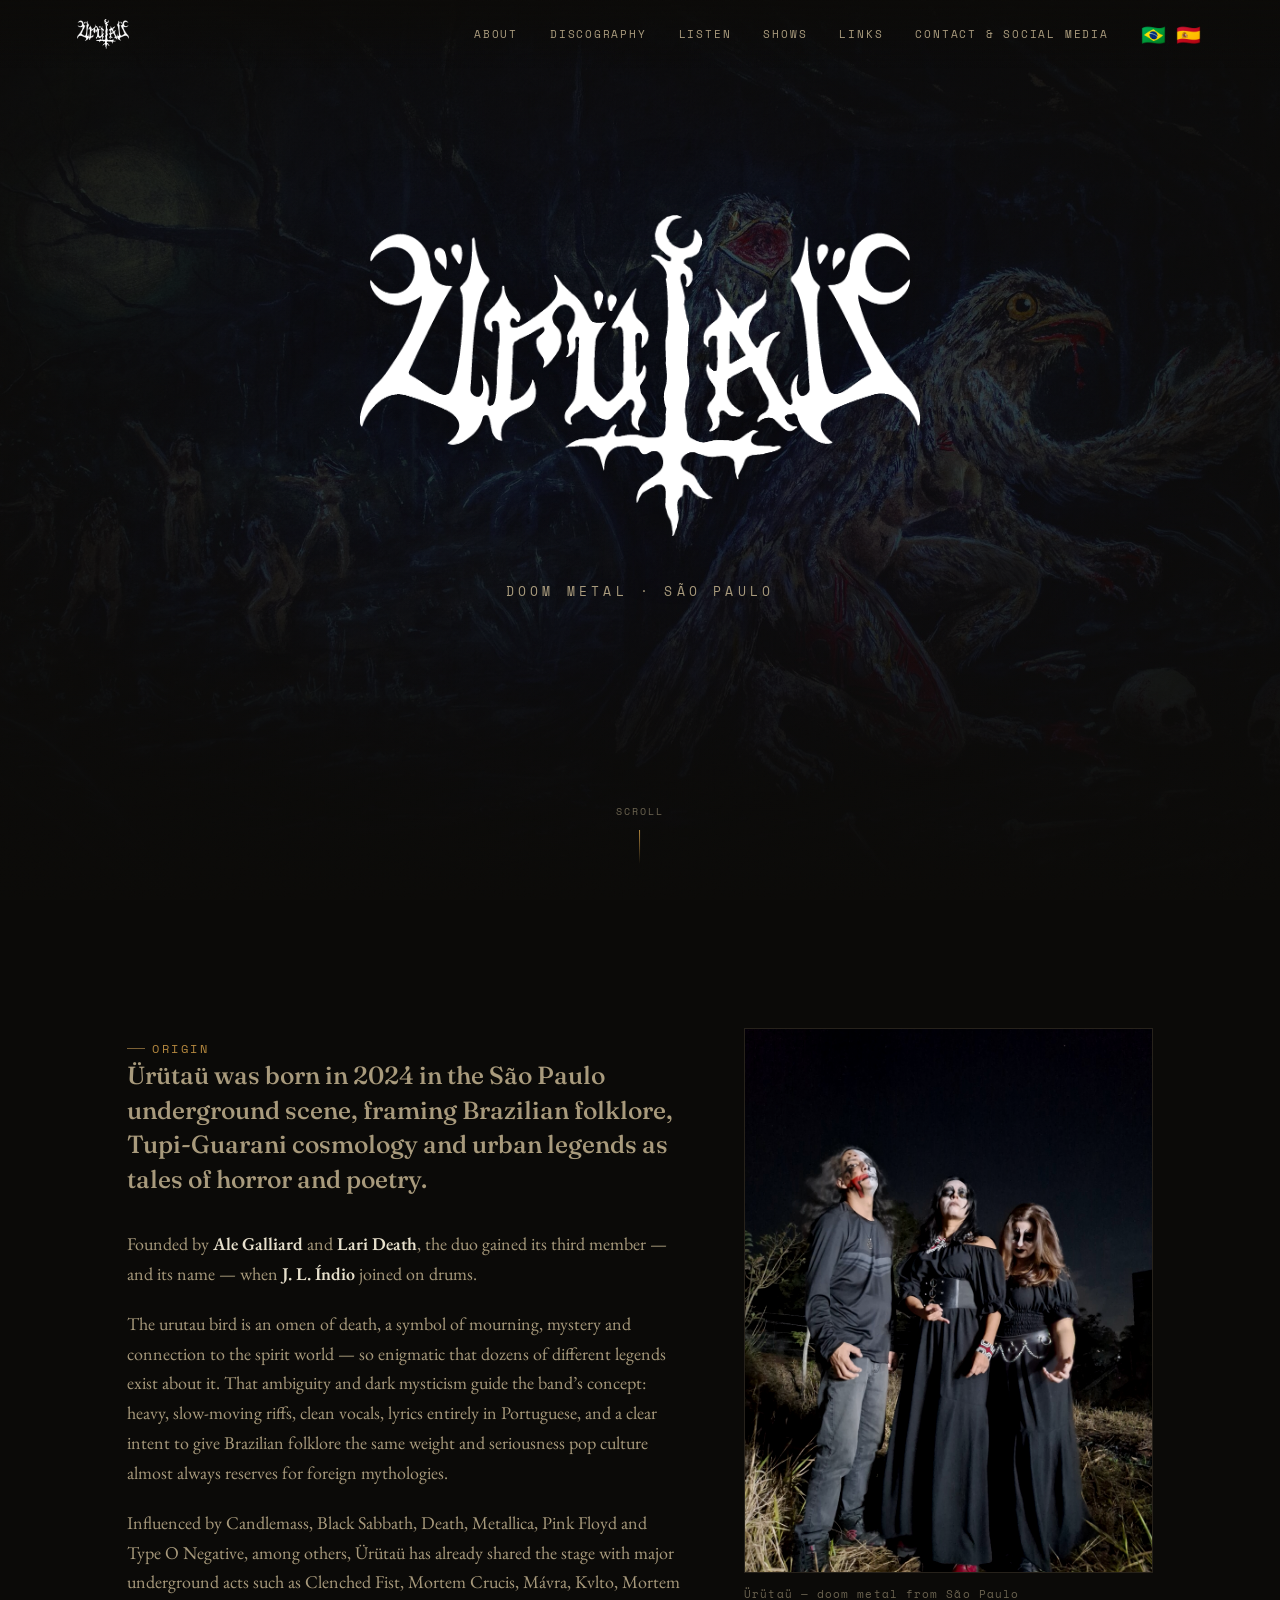
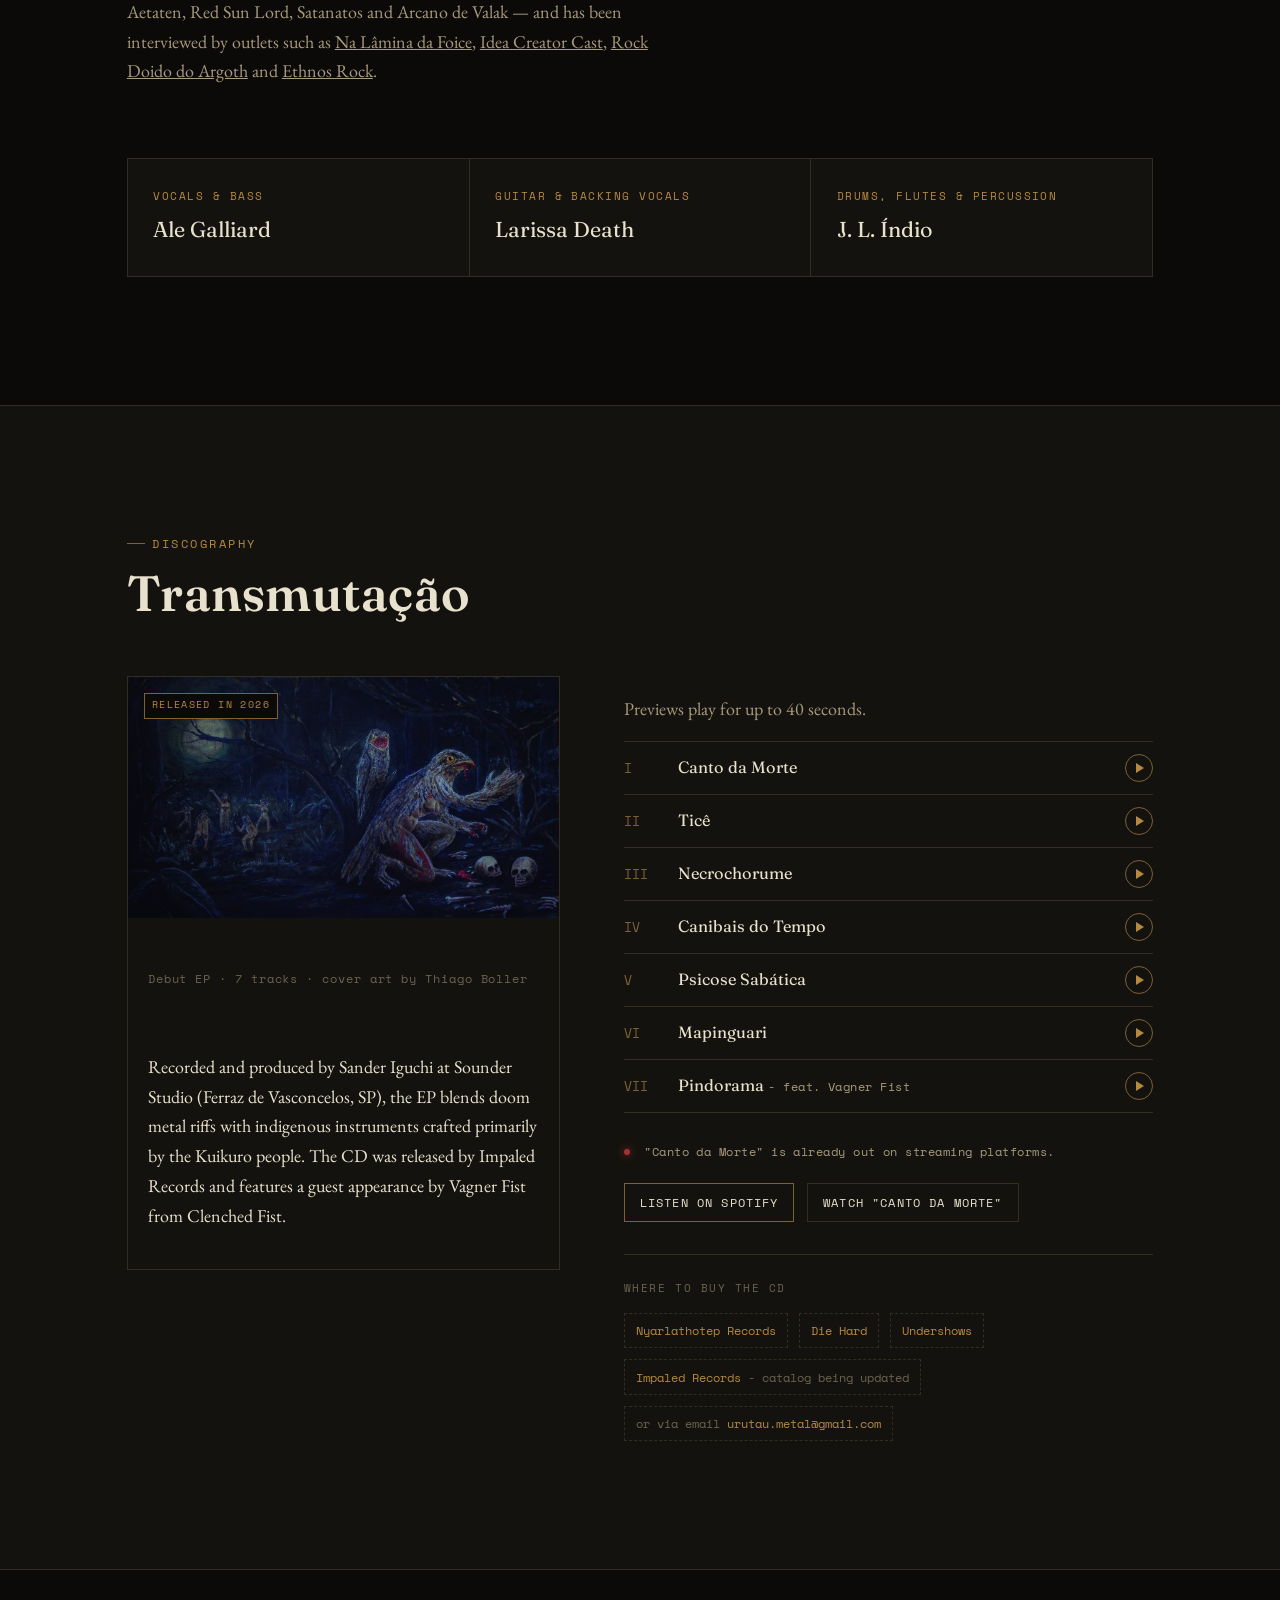
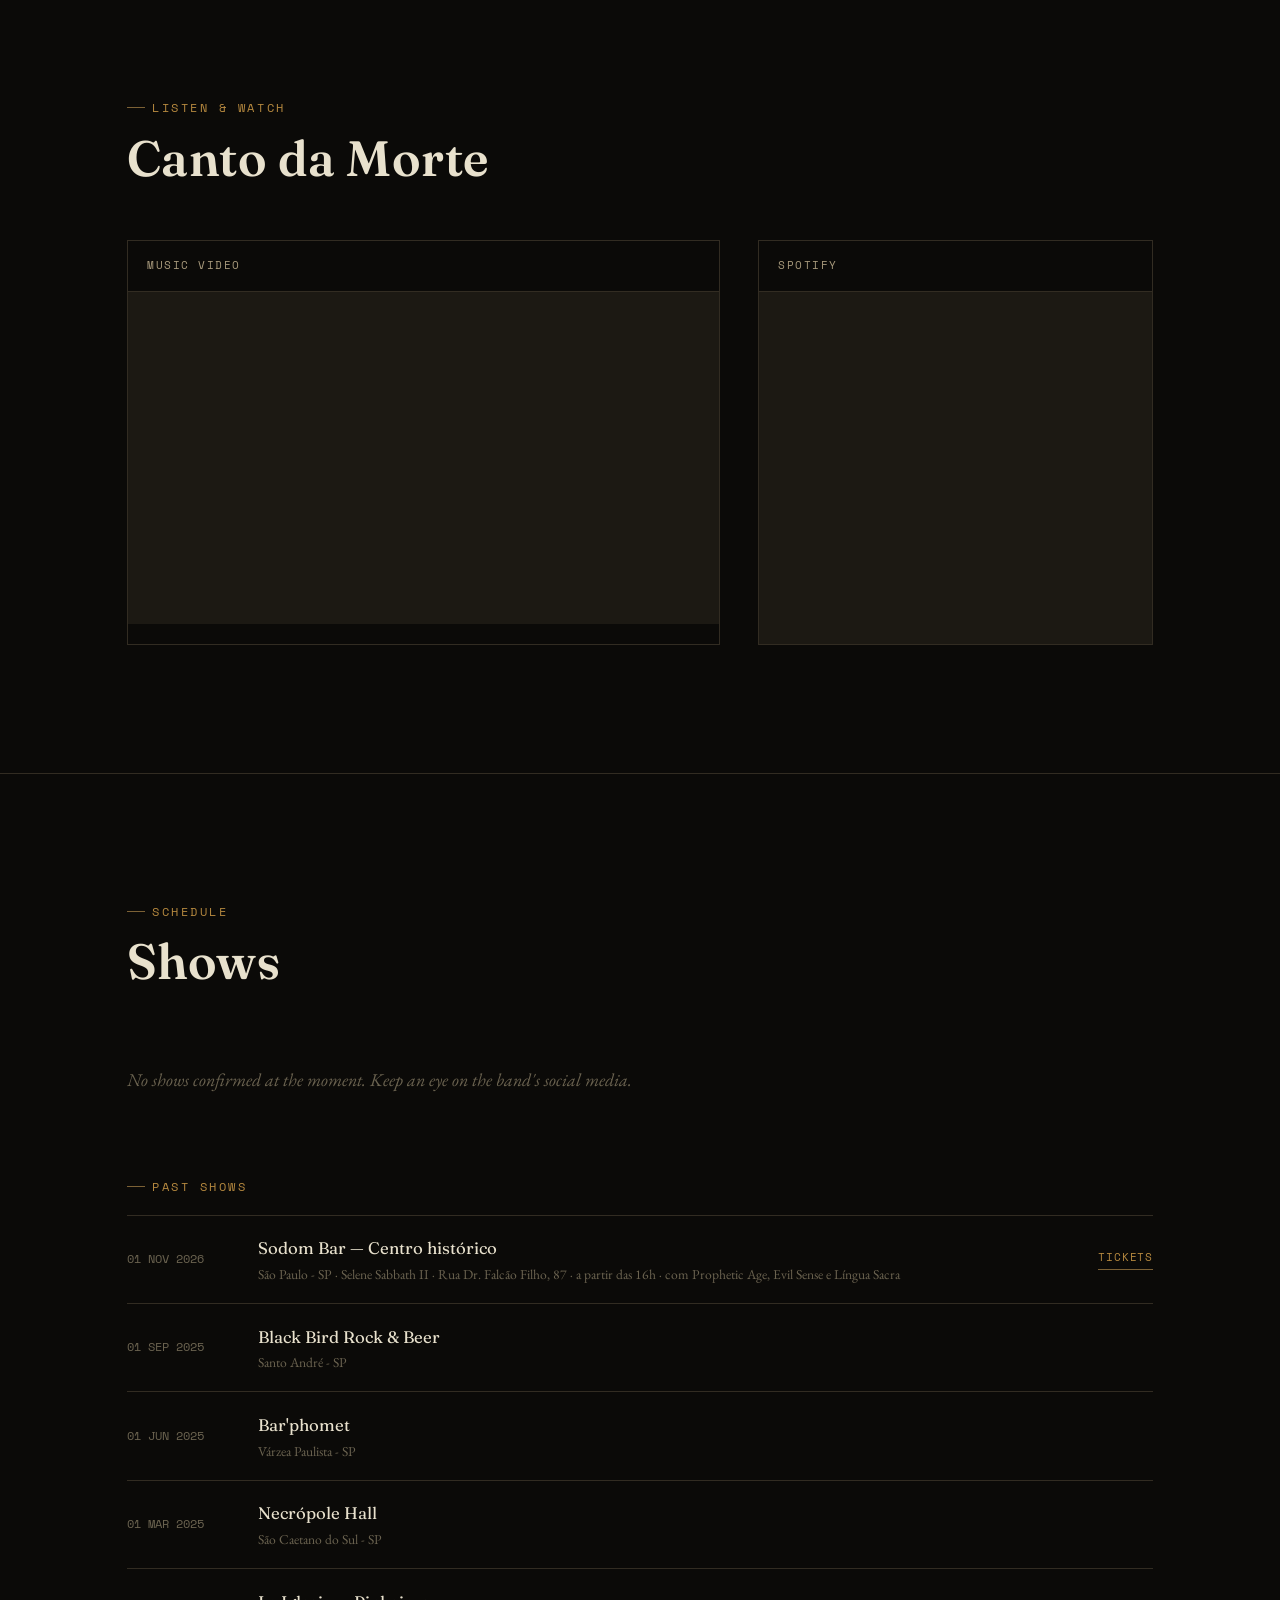
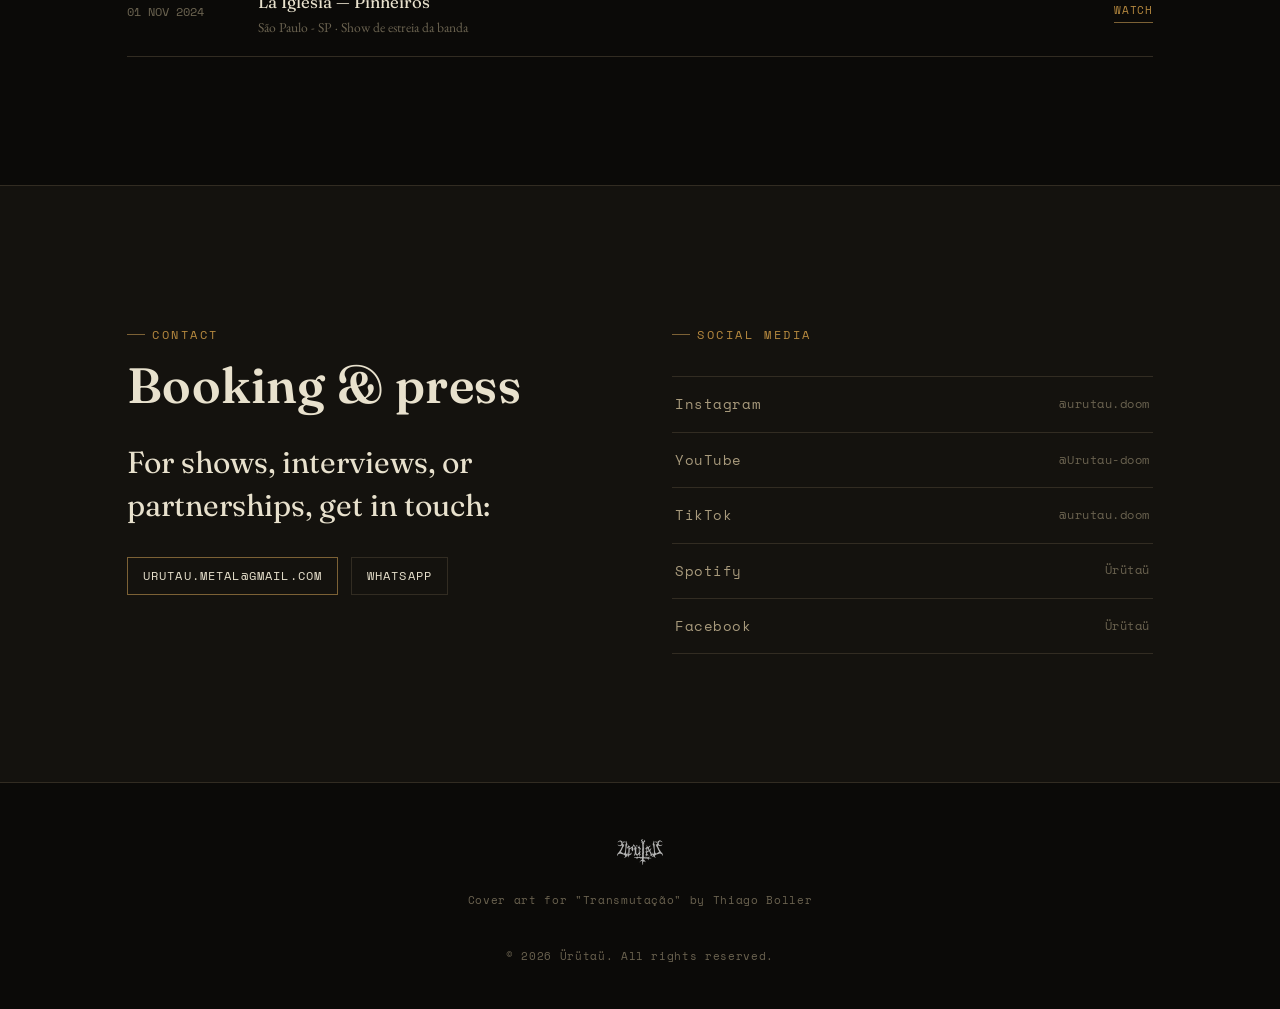
==== commit 46461dfb: "Change release texts" ====
--- a/en/index.html
+++ b/en/index.html
@@ -91,7 +91,7 @@
 <a class="skip-link" href="#main-content">Skip to content</a>
 
 <nav class="nav" id="nav">
-  <div class="nav__mark"><img src="../assets/logo.png" alt="Ürütaü" width="140" height="80"></div>
+  <div class="nav__mark"><img src="../assets/logo.png" alt="Logo of Urutau, a Brazilian horror doom metal band from São Paulo, featuring the band’s name in stylized lettering." width="140" height="80"></div>
   <button class="nav__toggle" id="navToggle" aria-expanded="false" aria-controls="navLinks">Menu</button>
   <div class="nav__links" id="navLinks">
     <a href="#about">About</a>
@@ -111,11 +111,11 @@
 
 <!-- HERO -->
 <header class="hero">
-  <div class="hero__bg"></div>
+  <div class="hero__bg" role="img" aria-label="Transmutação: an Indigenous warrior transforms into a potoo, with another bird behind her. Artwork by Thiago Boller."></div>
   <div class="hero__scrim"></div>
   <div class="hero__content">
     <h1 class="sr-only">Ürütaü — doom metal band from São Paulo</h1>
-    <img class="hero__logo" src="../assets/logo.png" alt="Ürütaü" width="2424" height="1390">
+    <img class="hero__logo" src="../assets/logo.png" alt="Logo of Urutau, a Brazilian horror doom metal band from São Paulo, featuring the band’s name in stylized lettering." width="2424" height="1390">
     <p class="hero__tagline">Doom Metal · São Paulo</p>
     <div class="hero__links">
 
@@ -139,7 +139,7 @@
         <p>Influenced by Candlemass, Black Sabbath, Death, Metallica, Pink Floyd and Type O Negative, among others, Ürütaü has already shared the stage with major underground acts such as Clenched Fist, Mortem Crucis, Mávra, Kvlto, Mortem Aetaten, Red Sun Lord, Satanatos and Arcano de Valak — and has been interviewed by outlets such as <a href="https://www.youtube.com/live/3kj3xcuJYu0?si=MPWhUmQVh30efZOI&t=6283" target="_blank" rel="noopener">Na Lâmina da Foice</a>, <a href="https://youtu.be/ehIBhbWyuD4?si=ixSk5CCgYab3Sc5v" target="_blank" rel="noopener">Idea Creator Cast</a>, <a href="https://www.youtube.com/watch?v=IE1sYvqQ3E8" target="_blank" rel="noopener">Rock Doido do Argoth</a> and <a href="https://www.youtube.com/live/z6_cGyaVimI?si=hqIt5plG8CiTBQRk" target="_blank" rel="noopener">Ethnos Rock</a>.</p>
       </div>
       <div class="sobre__photo reveal">
-        <img src="../assets/banda.jpg" alt="Ürütaü during a nighttime photo shoot, wearing corpse paint" loading="lazy" width="1800" height="2400">
+        <img src="../assets/banda.jpg" alt="The 3 members of Urutau, a Brazilian horror doom metal band, pose wearing corpse paint in a nighttime photograph." loading="lazy" width="1800" height="2400">
         <p class="sobre__photo-cap">Ürütaü — doom metal from São Paulo</p>
       </div>
     </div>
@@ -171,8 +171,8 @@
 
     <div class="disco">
       <div class="disco__art reveal">
-        <span class="disco__status">2026 release</span>
-        <img src="../assets/ilustracao-ep.jpg" alt="Cover art for the EP Transmutação, illustration by Thiago Boller" loading="lazy" width="1200" height="673">
+        <span class="disco__status">Released in 2026</span>
+        <img src="../assets/ilustracao-ep.jpg" alt="Transmutação: an Indigenous warrior transforms into a potoo, with another bird behind her. Artwork by Thiago Boller." loading="lazy" width="1200" height="673">
         <br>
         <div class="disco__text">
           <p class="disco__sub">Debut EP · 7 tracks · cover art by Thiago Boller <br>
@@ -331,7 +331,7 @@
 </main>
 
 <footer class="footer">
-  <div class="footer__mark"><img src="../assets/logo.png" alt="Ürütaü"></div>
+  <div class="footer__mark"><img src="../assets/logo.png" alt="Logo of Urutau, a Brazilian horror doom metal band from São Paulo, featuring the band’s name in stylized lettering."></div>
   <p class="footer__credit">Cover art for "Transmutação" by Thiago Boller</p>
   <p class="footer__copy">© <span id="year"></span> Ürütaü. All rights reserved.</p>
 </footer>
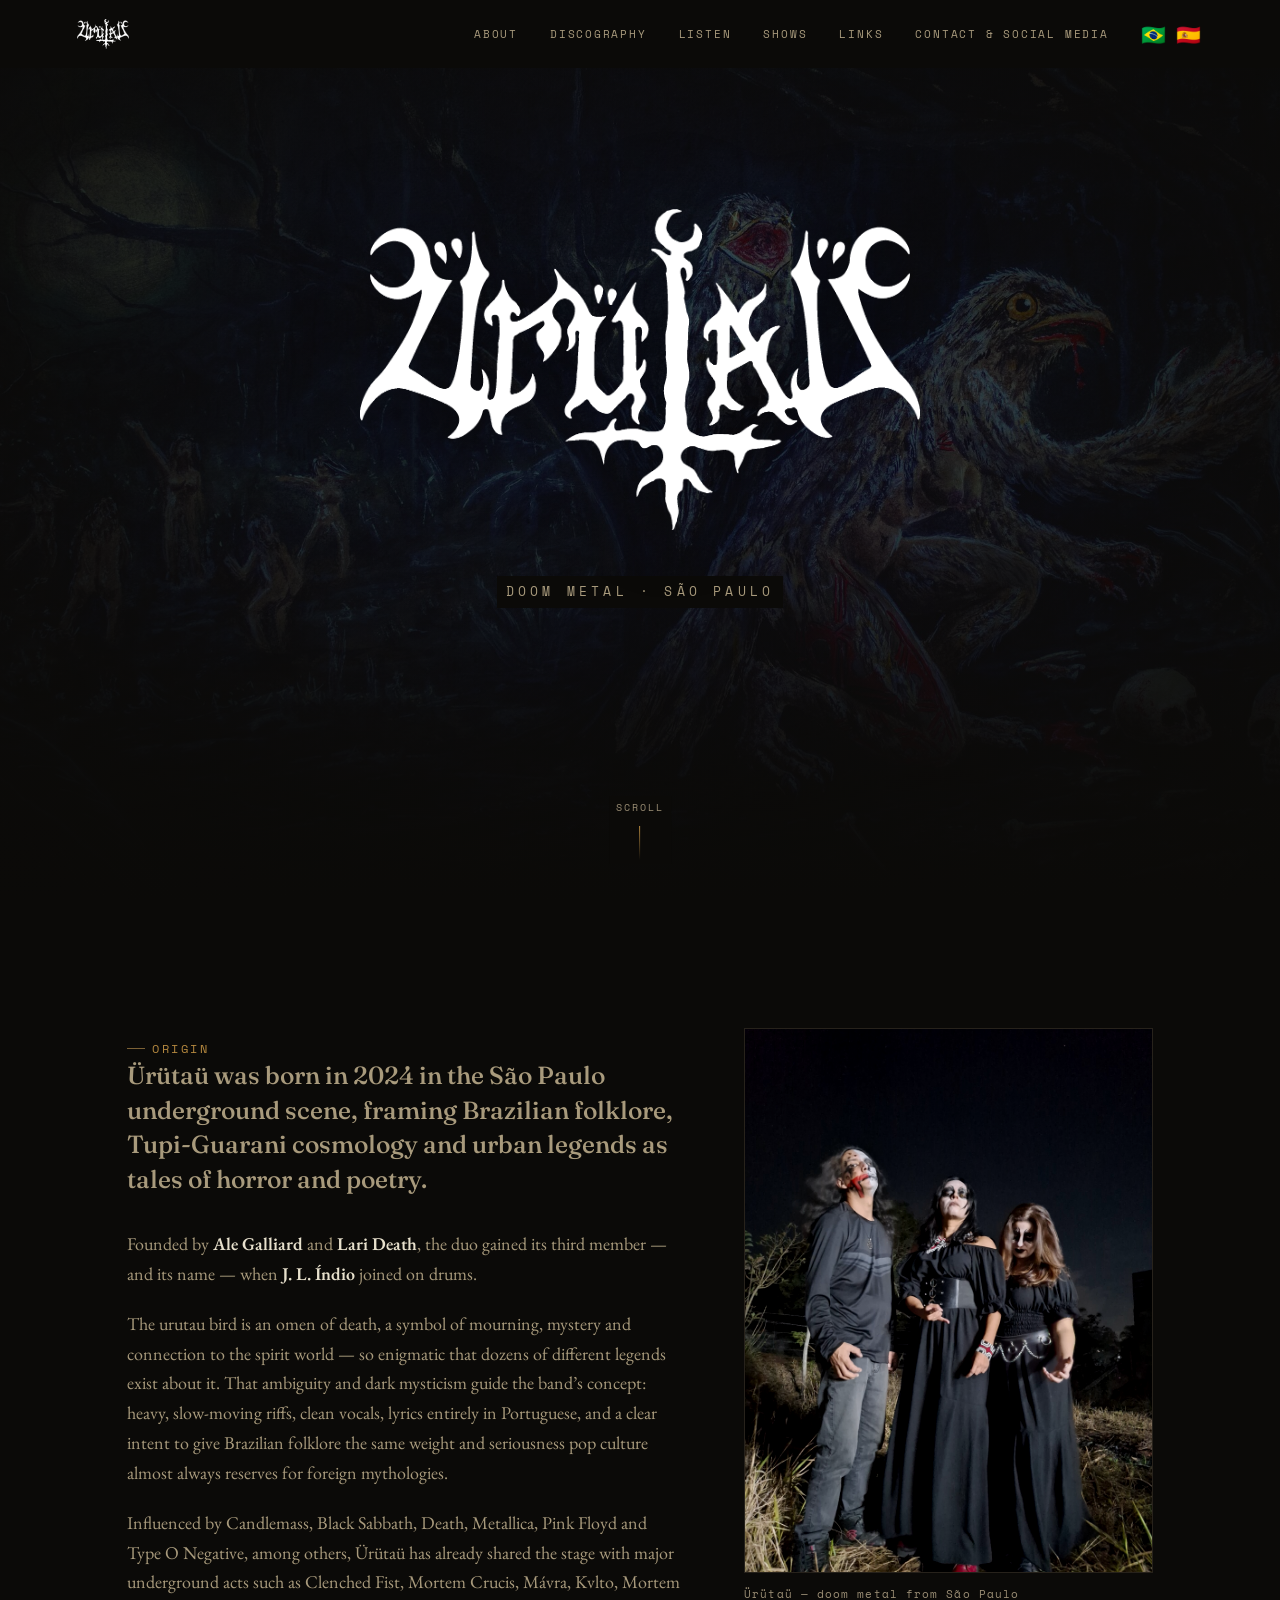
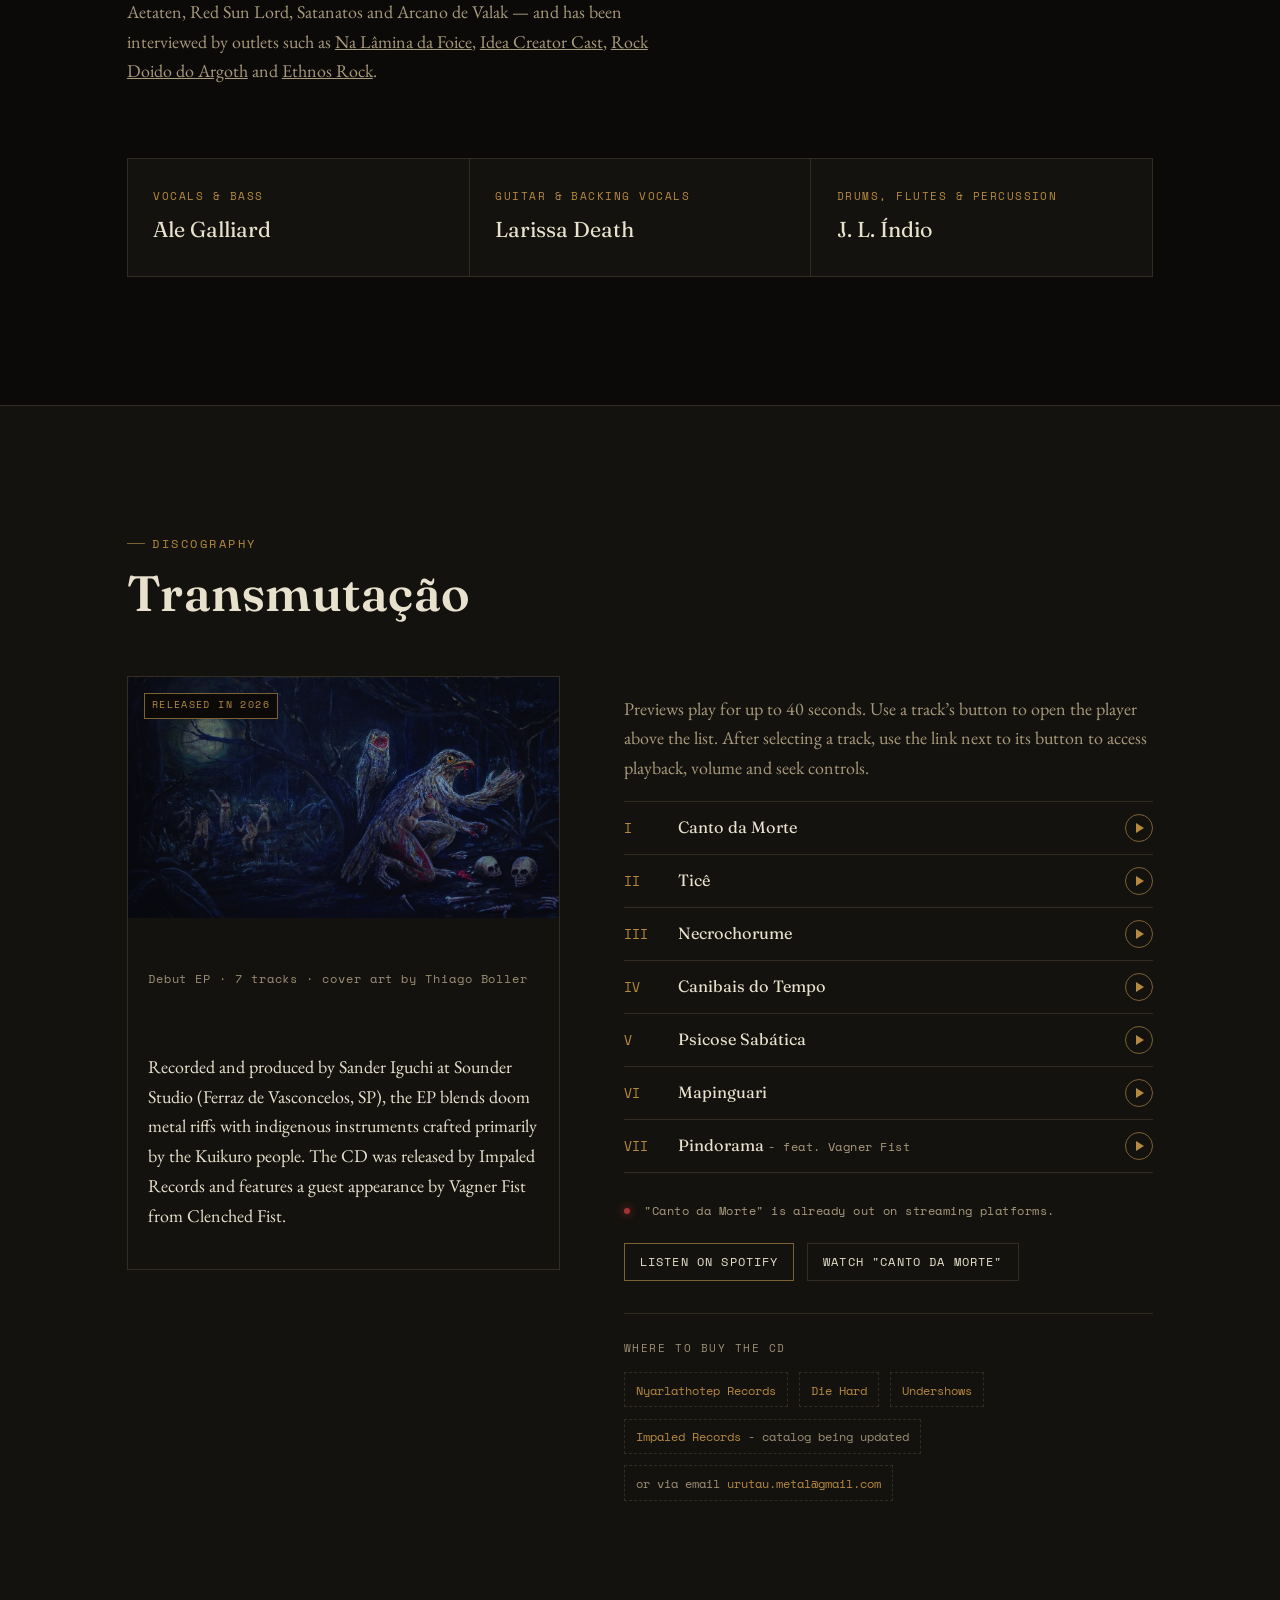
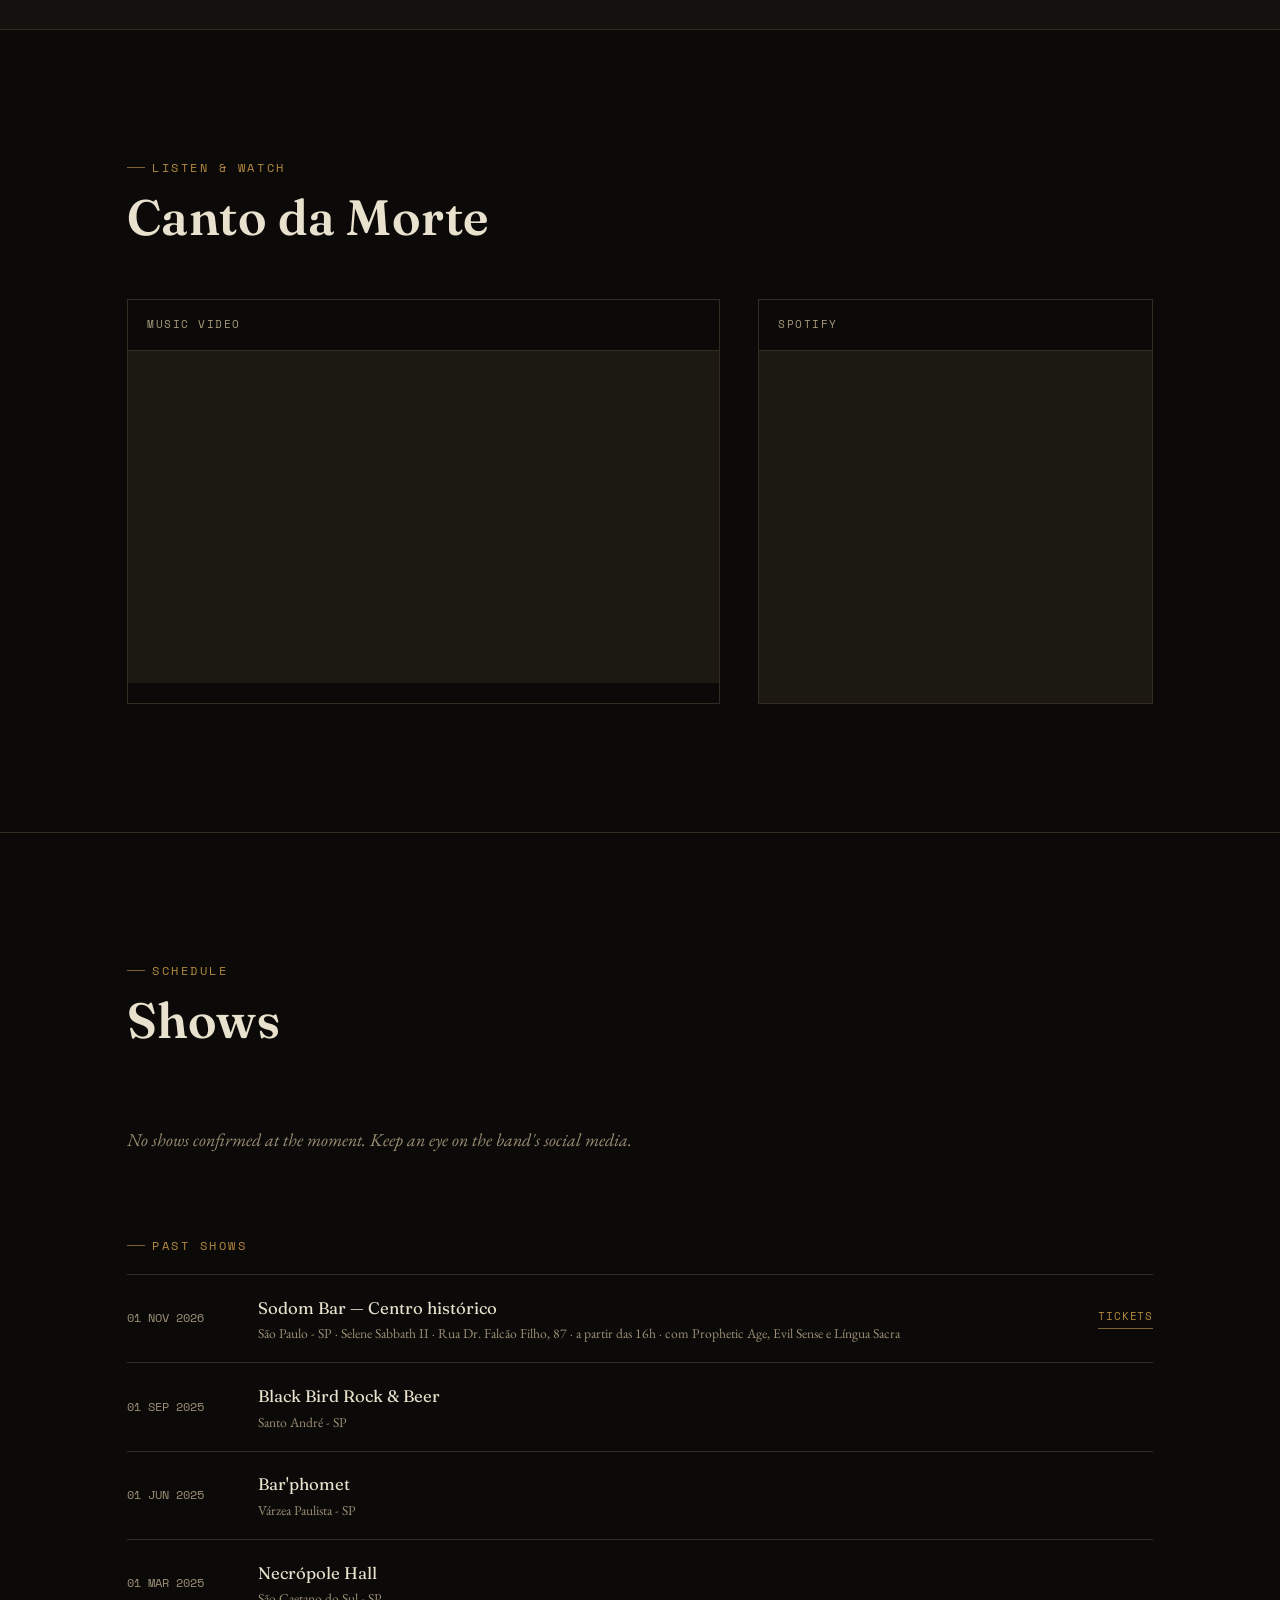
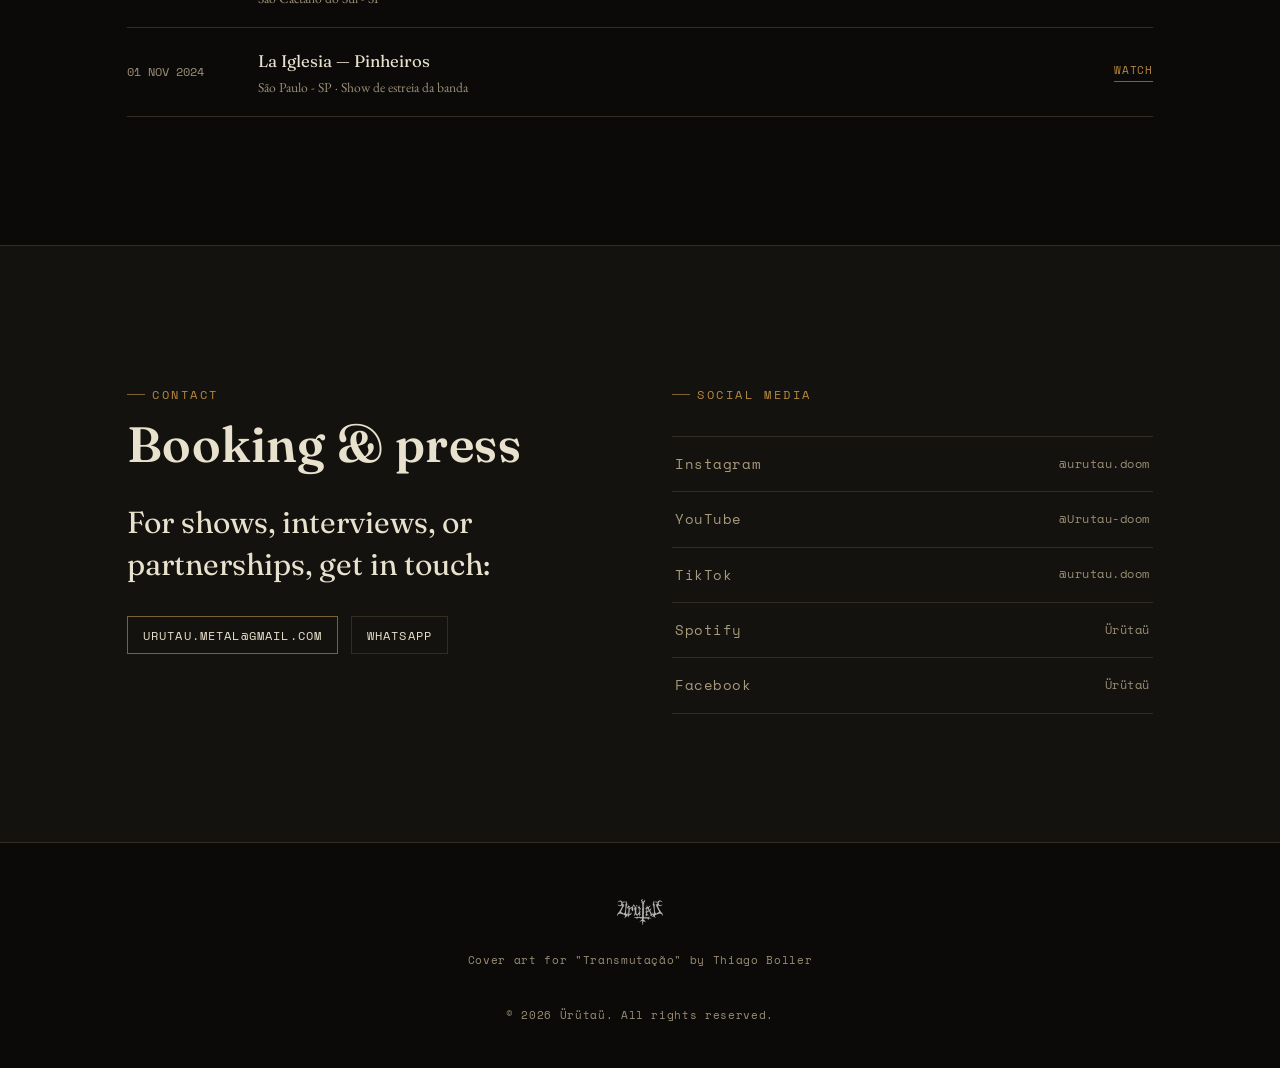
==== commit 4a4ec6f8: "Improve player" ====
--- a/en/index.html
+++ b/en/index.html
@@ -184,49 +184,230 @@
 
       <div class="disco__meta reveal">
         
-        <p id="previewHelp">Previews play for up to 40 seconds.</p>
+        <p id="previewHelp">Previews play for up to 40 seconds. Use a track’s button to open the player above the list. After selecting a track, use the link next to its button to access playback, volume and seek controls.</p>
+
+        <!-- A single player shared by all tracks -->
+        <div class="preview-player" id="previewRegion" role="region" aria-labelledby="previewLabel" hidden>
+          <p id="previewLabel">Preview of Canto da Morte</p>
+          <audio id="previewPlayer" controls preload="none" aria-labelledby="previewLabel" aria-describedby="previewHelp" src="../assets/audio/urutau-canto-da-morte-preview.mp3"></audio>
+            <details class="preview-transcript" id="transcript-canto-da-morte">
+              <summary>Transcript of the Canto da Morte preview</summary>
+              <div class="preview-transcript__lines">
+                <p class="preview-verse" data-start="4" data-end="5">
+                  <span lang="pt-BR">O que ela quer?</span>
+                  <span class="preview-transcript__translation" lang="en">What does she want?</span>
+                </p>
+                <p class="preview-verse" data-start="6" data-end="7">
+                  <span lang="pt-BR">Sua alma</span>
+                  <span class="preview-transcript__translation" lang="en">Your soul</span>
+                </p>
+                <p class="preview-verse" data-start="8" data-end="11">
+                  <span lang="pt-BR">Sua lascívia vai te encantar</span>
+                  <span class="preview-transcript__translation" lang="en">Her lust will enchant you</span>
+                </p>
+                <p class="preview-verse" data-start="12" data-end="13">
+                  <span lang="pt-BR">O que ela quer?</span>
+                  <span class="preview-transcript__translation" lang="en">What does she want?</span>
+                </p>
+                <p class="preview-verse" data-start="14" data-end="15">
+                  <span lang="pt-BR">Sua alma</span>
+                  <span class="preview-transcript__translation" lang="en">Your soul</span>
+                </p>
+                <p class="preview-verse" data-start="16" data-end="20">
+                  <span lang="pt-BR">Ela seduz pra devorar</span>
+                  <span class="preview-transcript__translation" lang="en">She seduces to devour</span>
+                </p>
+                <p class="preview-verse" data-start="36" data-end="39">
+                  <span lang="pt-BR">Caia nas ondas da perdição selvagem</span>
+                  <span class="preview-transcript__translation" lang="en">Fall into the waves of wild perdition</span>
+                </p>
+              </div>
+            </details>
+            <details class="preview-transcript" id="transcript-tice" hidden>
+              <summary>Transcript of the Ticê preview</summary>
+              <div class="preview-transcript__lines">
+                <p class="preview-verse" data-start="0" data-end="5">
+                  <span lang="pt-BR">Ela irá te entorpecer</span>
+                  <span class="preview-transcript__translation" lang="en">She will numb you</span>
+                </p>
+                <p class="preview-verse" data-start="15" data-end="18">
+                  <span lang="pt-BR">Venha, chegue perto pra que eu possa te enganar</span>
+                  <span class="preview-transcript__translation" lang="en">Come, come closer so I can deceive you</span>
+                </p>
+                <p class="preview-verse" data-start="19" data-end="22">
+                  <span lang="pt-BR">Meu lugar no submundo agora eu vou conquistar</span>
+                  <span class="preview-transcript__translation" lang="en">Now I will claim my place in the underworld</span>
+                </p>
+                <p class="preview-verse" data-start="23" data-end="25">
+                  <span lang="pt-BR">Venha, me encare, meu olhar te fulminar</span>
+                  <span class="preview-transcript__translation" lang="en">Come, face me, my gaze will strike you down</span>
+                </p>
+                <p class="preview-verse" data-start="26" data-end="30">
+                  <span lang="pt-BR">Vou reinar no submundo, nenhum deus vai me parar</span>
+                  <span class="preview-transcript__translation" lang="en">I will reign in the underworld, no god will stop me</span>
+                </p>
+              </div>
+            </details>
+            <details class="preview-transcript" id="transcript-necrochorume" hidden>
+              <summary>Transcript of the Necrochorume preview</summary>
+              <div class="preview-transcript__lines">
+                <p class="preview-verse" data-start="37" data-end="40">
+                  <span lang="pt-BR">Pessoas fracas que dependem do sobrenatural</span>
+                  <span class="preview-transcript__translation" lang="en">Weak people who depend on the supernatural</span>
+                </p>
+              </div>
+            </details>
+            <details class="preview-transcript" id="transcript-canibais-do-tempo" hidden>
+              <summary>Transcript of the Canibais do Tempo preview</summary>
+              <div class="preview-transcript__lines">
+                <p class="preview-verse" data-start="0" data-end="2">
+                  <span lang="pt-BR">Canibais do tempo</span>
+                  <span class="preview-transcript__translation" lang="en">Cannibals of time</span>
+                </p>
+                <p class="preview-verse" data-start="3" data-end="5">
+                  <span lang="pt-BR">Sorvem o momento</span>
+                  <span class="preview-transcript__translation" lang="en">They drain the moment</span>
+                </p>
+                <p class="preview-verse" data-start="6" data-end="12">
+                  <span lang="pt-BR">E a carne da sua vida</span>
+                  <span class="preview-transcript__translation" lang="en">And the flesh of your life</span>
+                </p>
+                <p class="preview-verse" data-start="26" data-end="31">
+                  <span lang="pt-BR">Com o sangue dos canibais eu tomo as rédeas da minha vida</span>
+                  <span class="preview-transcript__translation" lang="en">With the cannibals’ blood, I take the reins of my life</span>
+                </p>
+                <p class="preview-verse" data-start="32" data-end="37">
+                  <span lang="pt-BR">Por vingança eu os deixo pra trás nenhum deles me massacra mais</span>
+                  <span class="preview-transcript__translation" lang="en">For revenge, I leave them behind; none of them will torment me anymore</span>
+                </p>
+                <p class="preview-verse" data-start="38" data-end="40">
+                  <span lang="pt-BR">Danço insanamente...</span>
+                  <span class="preview-transcript__translation" lang="en">I dance madly...</span>
+                </p>
+              </div>
+            </details>
+            <details class="preview-transcript" id="transcript-psicose-sabatica" hidden>
+              <summary>Transcript of the Psicose Sabática preview</summary>
+              <div class="preview-transcript__lines">
+                <p class="preview-verse" data-start="1" data-end="3">
+                  <span lang="pt-BR">Minha realidade me salva</span>
+                  <span class="preview-transcript__translation" lang="en">My reality saves me</span>
+                </p>
+                <p class="preview-verse" data-start="4" data-end="6">
+                  <span lang="pt-BR">Minha loucura te consome</span>
+                  <span class="preview-transcript__translation" lang="en">My madness consumes you</span>
+                </p>
+                <p class="preview-verse" data-start="7" data-end="9">
+                  <span lang="pt-BR">Tema minha magia</span>
+                  <span class="preview-transcript__translation" lang="en">Fear my magic</span>
+                </p>
+                <p class="preview-verse" data-start="10" data-end="14">
+                  <span lang="pt-BR">Queimadas, torturadas, enforcadas</span>
+                  <span class="preview-transcript__translation" lang="en">Burned, tortured, hanged</span>
+                </p>
+                <p class="preview-verse" data-start="16" data-end="22">
+                  <span lang="pt-BR">Meu crime é não ser sua submissa</span>
+                  <span class="preview-transcript__translation" lang="en">My crime is refusing to submit to you</span>
+                </p>
+              </div>
+            </details>
+            <details class="preview-transcript" id="transcript-mapinguari" hidden>
+              <summary>Transcript of the Mapinguari preview</summary>
+              <div class="preview-transcript__lines">
+                <p class="preview-verse" data-start="14" data-end="20">
+                  <span lang="pt-BR">Ouça seus passos</span>
+                  <span class="preview-transcript__translation" lang="en">Hear his footsteps</span>
+                </p>
+                <p class="preview-verse" data-start="21" data-end="23">
+                  <span lang="pt-BR">Gritos ecoados</span>
+                  <span class="preview-transcript__translation" lang="en">Echoing screams</span>
+                </p>
+                <p class="preview-verse" data-start="27" data-end="33">
+                  <span lang="pt-BR">Desalmado</span>
+                  <span class="preview-transcript__translation" lang="en">Soulless</span>
+                </p>
+                <p class="preview-verse" data-start="34" data-end="35">
+                  <span lang="pt-BR">Ele vaga</span>
+                  <span class="preview-transcript__translation" lang="en">He wanders</span>
+                </p>
+                <p class="preview-verse" data-start="36" data-end="39">
+                  <span lang="pt-BR">A sentença te aguarda</span>
+                  <span class="preview-transcript__translation" lang="en">The sentence awaits you</span>
+                </p>
+              </div>
+            </details>
+            <details class="preview-transcript" id="transcript-pindorama" hidden>
+              <summary>Transcript of the Pindorama preview</summary>
+              <div class="preview-transcript__lines">
+                <p class="preview-verse" data-start="18" data-end="21">
+                  <span lang="pt-BR">Pindorama, terra sagrada</span>
+                  <span class="preview-transcript__translation" lang="en">Pindorama, sacred land</span>
+                </p>
+                <p class="preview-verse" data-start="22" data-end="25">
+                  <span lang="pt-BR">Nunca descoberta, mas invadida</span>
+                  <span class="preview-transcript__translation" lang="en">Never discovered, but invaded</span>
+                </p>
+                <p class="preview-verse" data-start="26" data-end="28">
+                  <span lang="pt-BR">Ganância européia</span>
+                  <span class="preview-transcript__translation" lang="en">European greed</span>
+                </p>
+                <p class="preview-verse" data-start="29" data-end="31">
+                  <span lang="pt-BR">Ao Jesus dos caraíbas</span>
+                  <span class="preview-transcript__translation" lang="en">To the Jesus of the caraíbas</span>
+                </p>
+              </div>
+            </details>
+        </div>
+        <p id="previewStatus" role="status" aria-atomic="true"></p>
+        <p id="previewAnnouncement" class="sr-only" role="status" aria-atomic="true"></p>
 
         <ul class="tracklist">
           <li><span class="num">I</span><span class="name">Canto da Morte</span><span class="lore">
-            <button class="track-play" aria-describedby="previewHelp" data-audio="../assets/audio/urutau-canto-da-morte-preview.mp3" data-track="I. Canto da Morte" aria-label="Listen to a preview of Canto da Morte">
-              <span class="play-icon" aria-hidden="true"></span>
-            </button>
+            <button class="track-play" aria-controls="previewRegion" aria-expanded="false" aria-describedby="previewHelp" data-audio="../assets/audio/urutau-canto-da-morte-preview.mp3" data-transcript="transcript-canto-da-morte" data-track="I. Canto da Morte" aria-label="Listen to a preview of Canto da Morte">
+              <span class="play-icon" aria-hidden="true"></span>
+            </button>
+            <a class="preview-jump" href="#previewPlayer" hidden>Go to preview controls</a>
           </span></li>
           <li><span class="num">II</span><span class="name">Ticê</span><span class="lore">
-            <button class="track-play" aria-describedby="previewHelp" data-audio="../assets/audio/urutau-tice-preview.mp3" data-track="II. Ticê" aria-label="Listen to a preview of Ticê">
-              <span class="play-icon" aria-hidden="true"></span>
-            </button>
+            <button class="track-play" aria-controls="previewRegion" aria-expanded="false" aria-describedby="previewHelp" data-audio="../assets/audio/urutau-tice-preview.mp3" data-transcript="transcript-tice" data-track="II. Ticê" aria-label="Listen to a preview of Ticê">
+              <span class="play-icon" aria-hidden="true"></span>
+            </button>
+            <a class="preview-jump" href="#previewPlayer" hidden>Go to preview controls</a>
           </span></li>
           <li><span class="num">III</span><span class="name">Necrochorume</span><span class="lore">
-            <button class="track-play" aria-describedby="previewHelp" data-audio="../assets/audio/urutau-necrochorume-preview.mp3" data-track="III. Necrochorume" aria-label="Listen to a preview of Necrochorume">
-              <span class="play-icon" aria-hidden="true"></span>
-            </button>
+            <button class="track-play" aria-controls="previewRegion" aria-expanded="false" aria-describedby="previewHelp" data-audio="../assets/audio/urutau-necrochorume-preview.mp3" data-transcript="transcript-necrochorume" data-track="III. Necrochorume" aria-label="Listen to a preview of Necrochorume">
+              <span class="play-icon" aria-hidden="true"></span>
+            </button>
+            <a class="preview-jump" href="#previewPlayer" hidden>Go to preview controls</a>
           </span></li>
           <li><span class="num">IV</span><span class="name">Canibais do Tempo</span><span class="lore">
-            <button class="track-play" aria-describedby="previewHelp" data-audio="../assets/audio/urutau-canibais-do-tempo-preview.mp3" data-track="IV. Canibais do Tempo" aria-label="Listen to a preview of Canibais do Tempo">
-              <span class="play-icon" aria-hidden="true"></span>
-            </button>
+            <button class="track-play" aria-controls="previewRegion" aria-expanded="false" aria-describedby="previewHelp" data-audio="../assets/audio/urutau-canibais-do-tempo-preview.mp3" data-transcript="transcript-canibais-do-tempo" data-track="IV. Canibais do Tempo" aria-label="Listen to a preview of Canibais do Tempo">
+              <span class="play-icon" aria-hidden="true"></span>
+            </button>
+            <a class="preview-jump" href="#previewPlayer" hidden>Go to preview controls</a>
           </span></li>
           <li><span class="num">V</span><span class="name">Psicose Sabática</span><span class="lore">
-            <button class="track-play" aria-describedby="previewHelp" data-audio="../assets/audio/urutau-psicose-sabatica-preview.mp3" data-track="V. Psicose Sabática" aria-label="Listen to a preview of Psicose Sabática">
-              <span class="play-icon" aria-hidden="true"></span>
-            </button>
+            <button class="track-play" aria-controls="previewRegion" aria-expanded="false" aria-describedby="previewHelp" data-audio="../assets/audio/urutau-psicose-sabatica-preview.mp3" data-transcript="transcript-psicose-sabatica" data-track="V. Psicose Sabática" aria-label="Listen to a preview of Psicose Sabática">
+              <span class="play-icon" aria-hidden="true"></span>
+            </button>
+            <a class="preview-jump" href="#previewPlayer" hidden>Go to preview controls</a>
           </span></li>
           <li><span class="num">VI</span><span class="name">Mapinguari</span><span class="lore">
-            <button class="track-play" aria-describedby="previewHelp" data-audio="../assets/audio/urutau-mapinguari-preview.mp3" data-track="VI. Mapinguari" aria-label="Listen to a preview of Mapinguari">
-              <span class="play-icon" aria-hidden="true"></span>
-            </button>
+            <button class="track-play" aria-controls="previewRegion" aria-expanded="false" aria-describedby="previewHelp" data-audio="../assets/audio/urutau-mapinguari-preview.mp3" data-transcript="transcript-mapinguari" data-track="VI. Mapinguari" aria-label="Listen to a preview of Mapinguari">
+              <span class="play-icon" aria-hidden="true"></span>
+            </button>
+            <a class="preview-jump" href="#previewPlayer" hidden>Go to preview controls</a>
           </span></li>
           <li><span class="num">VII</span><span class="name">Pindorama <small> - feat. Vagner Fist</small></span><span class="lore">
-            <button class="track-play" aria-describedby="previewHelp" data-audio="../assets/audio/urutau-pindorama-preview.mp3" data-track="VII. Pindorama" aria-label="Listen to a preview of Pindorama">
-              <span class="play-icon" aria-hidden="true"></span>
-            </button>
-          </span></li>
+            <button class="track-play" aria-controls="previewRegion" aria-expanded="false" aria-describedby="previewHelp" data-audio="../assets/audio/urutau-pindorama-preview.mp3" data-transcript="transcript-pindorama" data-track="VII. Pindorama" aria-label="Listen to a preview of Pindorama">
+              <span class="play-icon" aria-hidden="true"></span>
+            </button>
+            <a class="preview-jump" href="#previewPlayer" hidden>Go to preview controls</a>
+          </span>
+          </li>
         </ul>
 
-        <!-- A single player shared by all tracks -->
-        <audio id="previewPlayer" preload="none"></audio>
-        <p id="previewStatus" role="status" aria-atomic="true"></p>
+
 
         <div class="single-note">
           <span class="dot"></span>
--- a/css/style.css
+++ b/css/style.css
@@ -13,7 +13,7 @@
     --line:        #322c22;
     --ink:         #e8e1cd;
     --ink-dim:     #a89a7c;
-    --ink-faint:   #6b6350;
+    --ink-faint:   #9b8e75;
     --blood:       #7f2020;
     --blood-bright:#a53232;
     --brass:       #b6893f;
@@ -48,6 +48,7 @@
     line-height: 1.65;
     -webkit-font-smoothing: antialiased;
     position: relative;
+    isolation: isolate;
   }
   
   /* grÃ£o de papel/ruÃ­do sutil sobre tudo */
@@ -56,7 +57,7 @@
     position: fixed;
     inset: 0;
     pointer-events: none;
-    z-index: 500;
+    z-index: -1;
     opacity: 0.05;
     mix-blend-mode: overlay;
     background-image: url("data:image/svg+xml;utf8,<svg xmlns='http://www.w3.org/2000/svg' width='120' height='120'><filter id='n'><feTurbulence type='fractalNoise' baseFrequency='0.85' numOctaves='2' stitchTiles='stitch'/></filter><rect width='100%25' height='100%25' filter='url(%23n)'/></svg>");
@@ -146,12 +147,12 @@
     align-items: center;
     justify-content: space-between;
     padding: 1.1rem var(--edge);
-    background: linear-gradient(to bottom, rgba(11,10,8,0.92), rgba(11,10,8,0));
+    background: var(--void);
     transition: background 0.4s ease;
   }
   .nav__langs a { font-size: 20px}
   .nav.scrolled {
-    background: rgba(11,10,8,0.92);
+    background: var(--void);
     border-bottom: 1px solid var(--line);
     backdrop-filter: blur(6px);
   }
@@ -171,7 +172,7 @@
   }
   .nav__links a { transition: color 0.25s ease; padding: 0.3em 0; }
   .nav__links a:hover, .nav__links a:focus-visible { color: var(--brass); }
-  .nav__toggle { display: none; }
+  .nav__toggle { display: none; cursor: pointer; }
   
   @media (max-width: 720px) {
     .nav__links {
@@ -256,6 +257,8 @@
     filter: drop-shadow(0 0 40px rgba(0,0,0,0.6));
   }
   .hero__tagline {
+    background: var(--void);
+    padding: 0.4em 0.7em;
     font-family: var(--f-mono);
     font-size: clamp(0.68rem, 1.4vw, 0.82rem);
     letter-spacing: 0.32em;
@@ -278,18 +281,10 @@
     max-width: 205px;
     flex: none;
   }
-  .btn--solid {
-    background: var(--brass);
-    border-color: var(--brass);
-    color: var(--void);
-  }
-  .btn--solid:hover, .btn--solid:focus-visible {
-    background: var(--brass-dim);
-    border-color: var(--brass-dim);
-    color: var(--ink);
-  }
   
   .hero__scroll {
+    background: var(--void);
+    padding: 0.4em 0.7em;
     position: absolute;
     bottom: clamp(1.4rem, 4vh, 2.6rem);
     left: 50%;
@@ -460,7 +455,7 @@
   }
   .tracklist .num {
     font-family: var(--f-mono);
-    color: var(--brass-dim);
+    color: var(--brass);
     font-size: 0.82rem;
   }
   .tracklist .name {
@@ -519,6 +514,16 @@
   }
   .btn--ghost { border-color: var(--line); }
   .btn--ghost:hover { background: var(--panel-raised); color: var(--ink); border-color: var(--ink-dim); }
+  .btn--solid {
+    background: var(--brass);
+    border-color: var(--brass);
+    color: var(--void);
+  }
+  .btn--solid:hover, .btn--solid:focus-visible {
+    background: var(--panel-raised);
+    border-color: var(--brass);
+    color: var(--ink);
+  }
   
   /* -------------------- ouÃ§a (players) -------------------- */
   .ouca {
@@ -643,7 +648,7 @@
   /* -------------------- agenda -------------------- */
   .agenda__next {
     border: 1px solid var(--brass-dim);
-    background: linear-gradient(160deg, rgba(182,137,63,0.08), transparent 60%);
+    background: var(--panel);
     padding: clamp(1.6rem, 4vw, 2.6rem);
     display: grid;
     grid-template-columns: auto 1fr auto;
@@ -756,6 +761,67 @@
     place-items: center;
     cursor: pointer;
     flex: none;
+  }
+  .preview-player {
+    padding: 1rem;
+    background: var(--panel-raised);
+    border: 1px solid var(--line);
+    margin-bottom: 1.5rem;
+  }
+  .preview-player[hidden], .preview-jump[hidden] { display: none; }
+  .preview-jump {
+    display: block;
+    margin-top: 0.5rem;
+    max-width: 12rem;
+    font-size: 0.85rem;
+    font-style: normal;
+    color: var(--brass);
+    text-decoration: underline;
+  }
+  .preview-transcript {
+    grid-column: 1 / -1;
+    min-width: 0;
+    color: var(--ink);
+  }
+  .preview-transcript summary {
+    cursor: pointer;
+    color: var(--brass);
+  }
+  .preview-transcript summary:focus-visible {
+    outline: 2px solid var(--brass);
+    outline-offset: 3px;
+  }
+  .preview-transcript__lines {
+    display: grid;
+    gap: 0.5rem;
+    margin: 1rem 0;
+  }
+  .preview-transcript__lines .preview-verse {
+    margin: 0;
+    padding-inline: 0.5rem;
+    overflow-wrap: anywhere;
+  }
+  .preview-transcript__lines .is-current {
+    color: var(--ink);
+    background: var(--void);
+  }
+  .preview-transcript__translation {
+    display: block;
+    font-size: 0.9em;
+    color: var(--ink-dim);
+  }
+  .preview-transcript__lines .preview-verse.is-current {
+    box-shadow: inset 3px 0 var(--brass);
+  }
+  .preview-player p { margin: 0 0 0.75rem; color: var(--ink); }
+  .preview-player audio {
+    display: block;
+    width: 100%;
+    color-scheme: light;
+  }
+  .preview-player audio:focus-visible {
+    outline: 2px solid var(--brass);
+    outline-offset: 3px;
   }
   .play-icon {
     width: 0; height: 0;
@@ -838,7 +904,7 @@
 .linkhub__item .arrow {
   font-family: var(--f-mono);
   font-size: 0.85rem;
-  color: var(--brass-dim);
+  color: var(--brass);
   transition: transform 0.25s ease, color 0.25s ease;
   flex: none;
 }
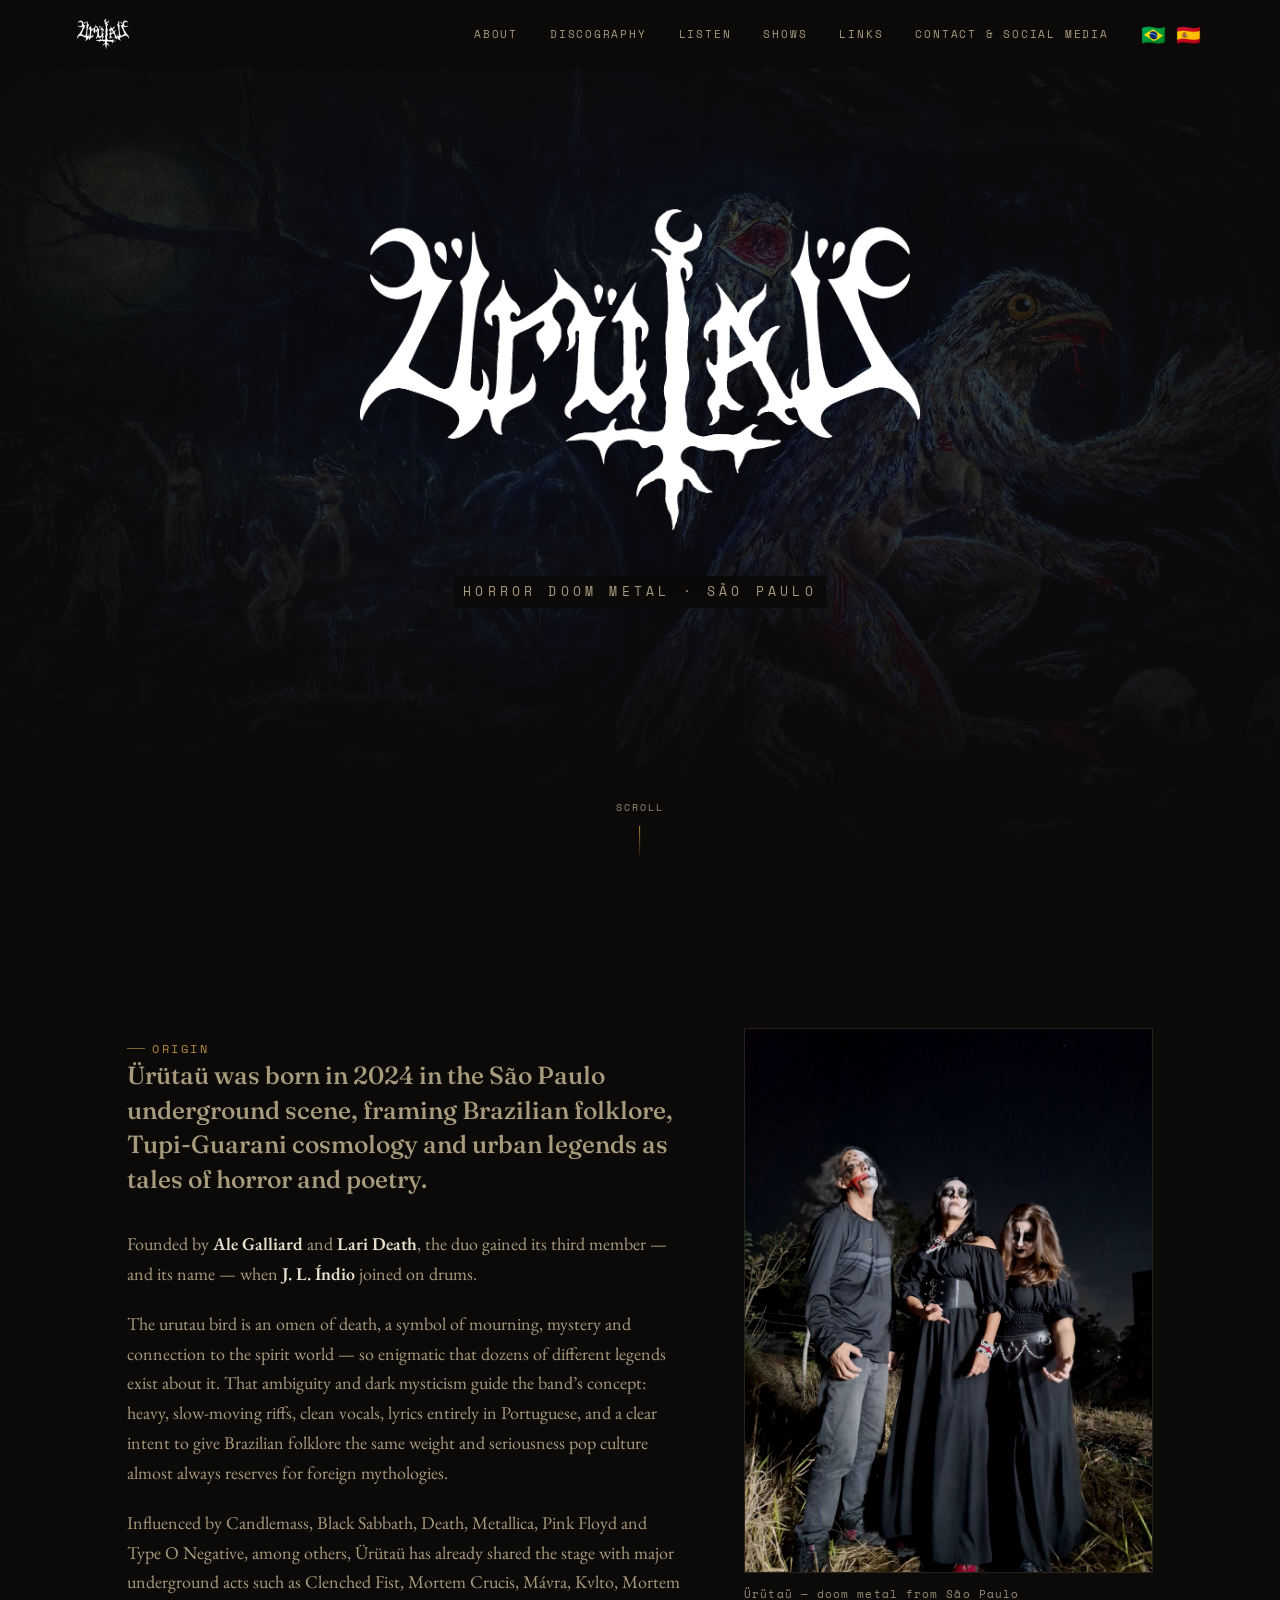
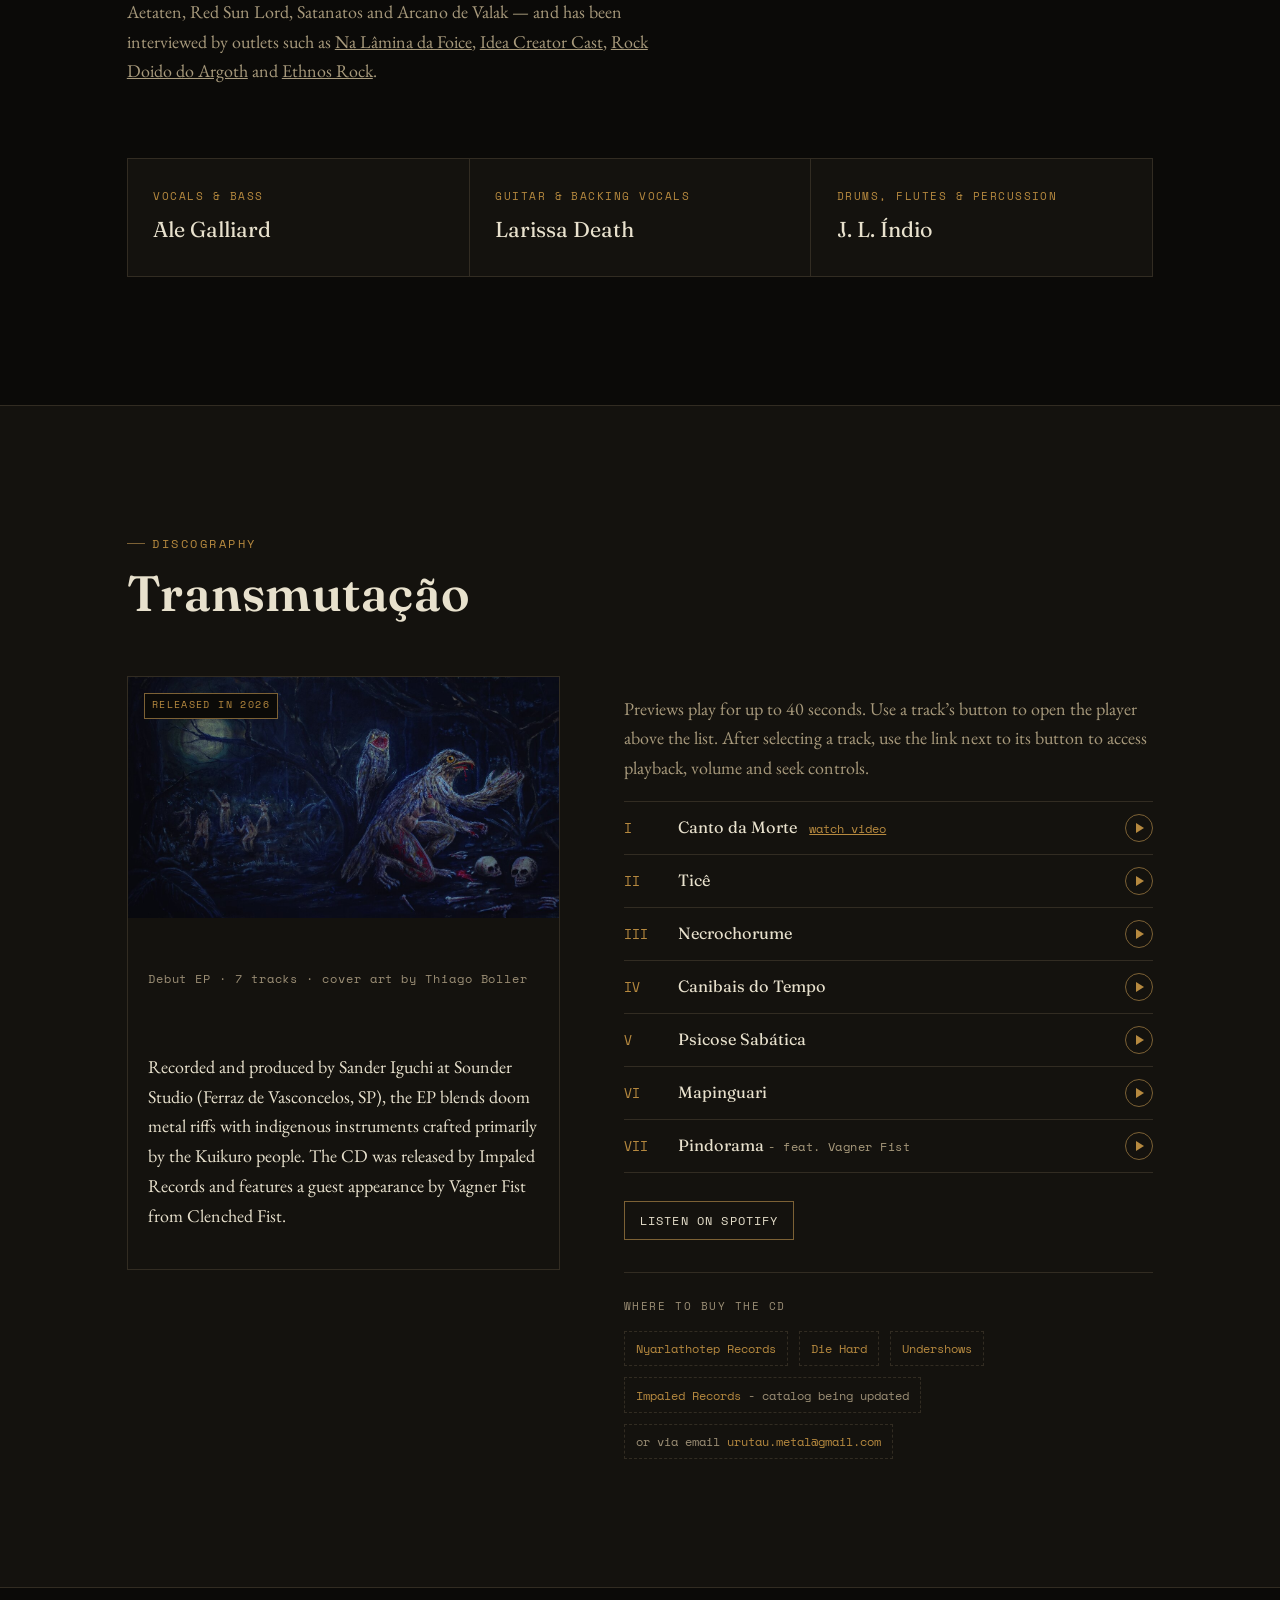
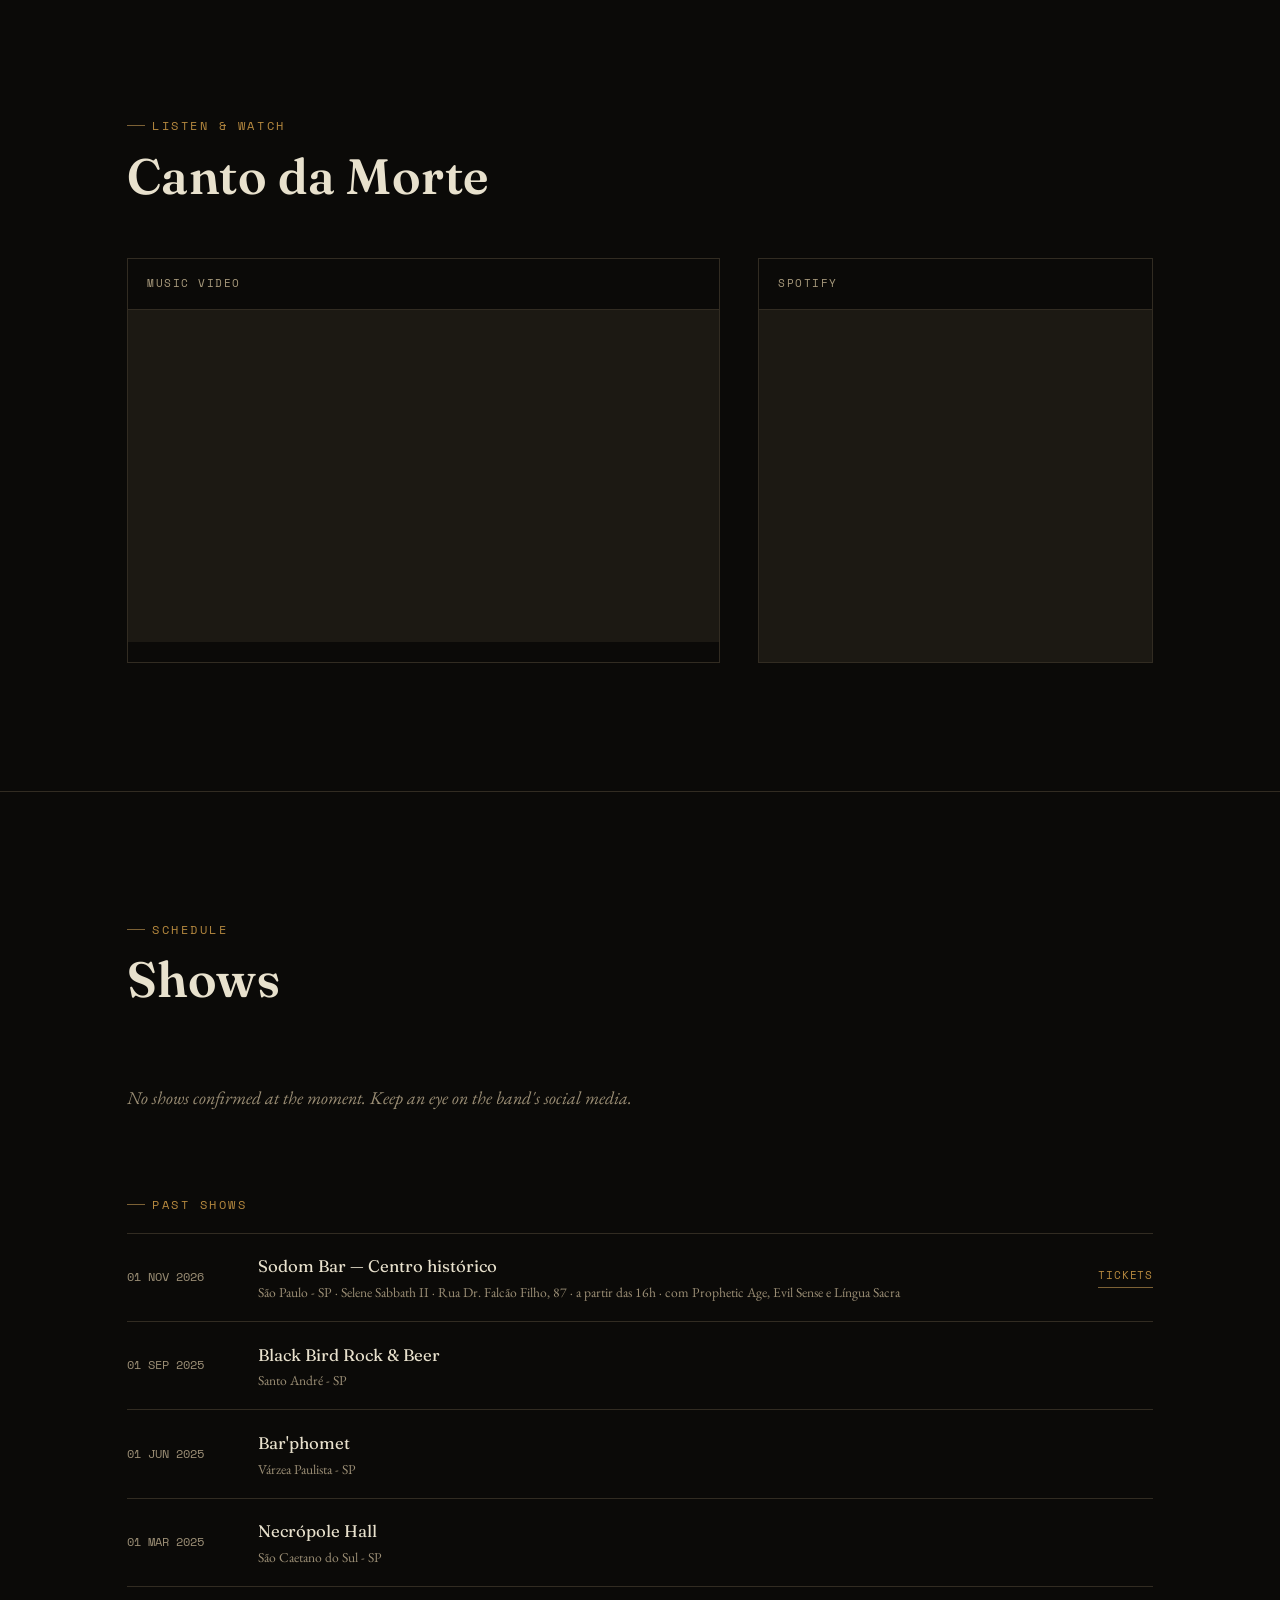
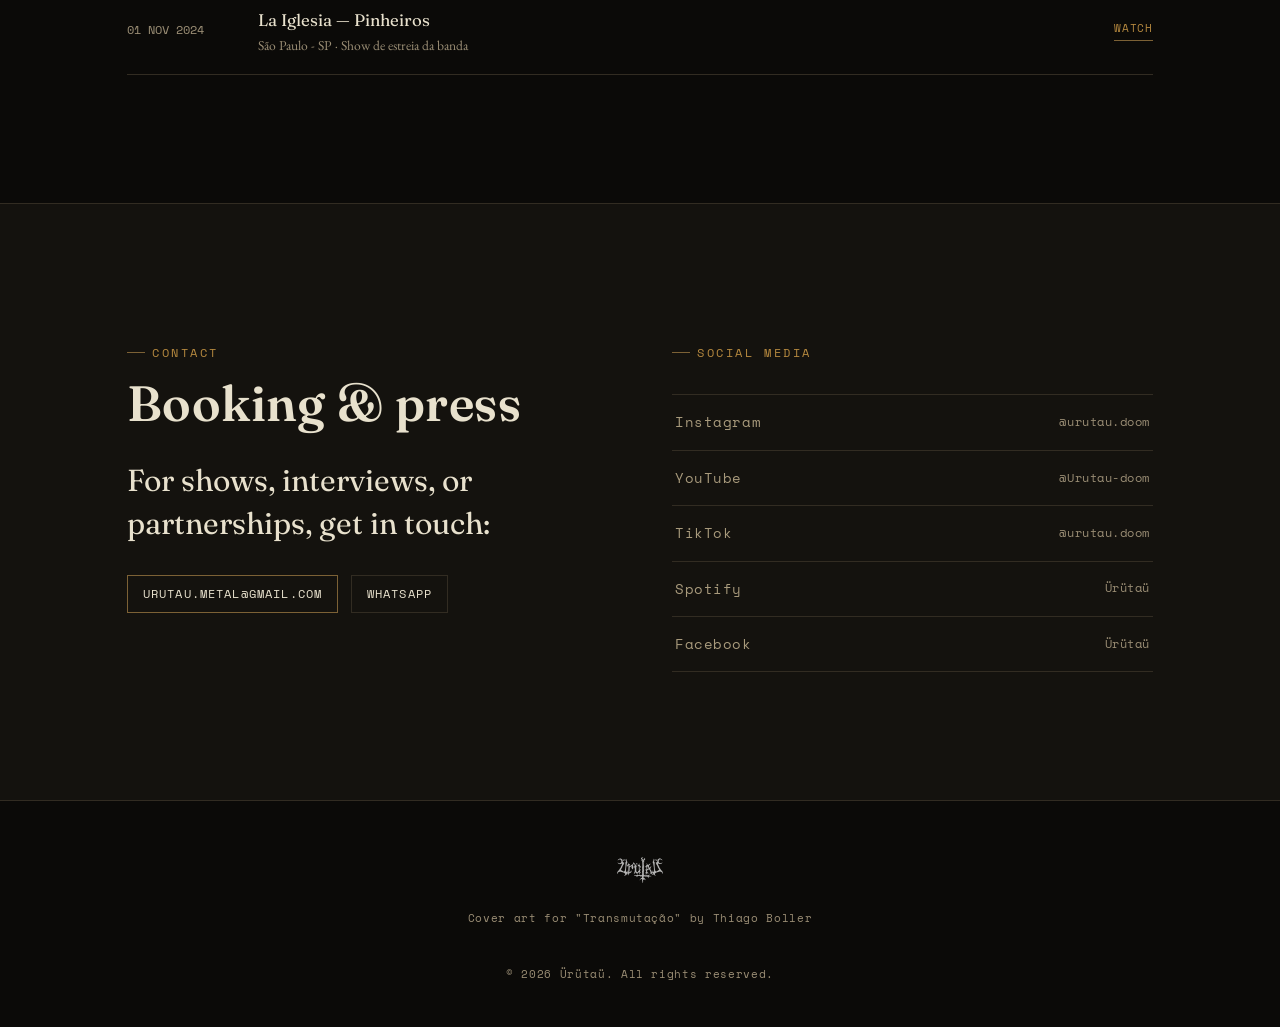
==== commit cdaf03f8: "Add layout adjusts" ====
--- a/en/index.html
+++ b/en/index.html
@@ -114,9 +114,9 @@
   <div class="hero__bg" role="img" aria-label="Transmutação: an Indigenous warrior transforms into a potoo, with another bird behind her. Artwork by Thiago Boller."></div>
   <div class="hero__scrim"></div>
   <div class="hero__content">
-    <h1 class="sr-only">Ürütaü — doom metal band from São Paulo</h1>
+    <h1 class="sr-only">Ürütaü — horror doom metal band from São Paulo</h1>
     <img class="hero__logo" src="../assets/logo.png" alt="Logo of Urutau, a Brazilian horror doom metal band from São Paulo, featuring the band’s name in stylized lettering." width="2424" height="1390">
-    <p class="hero__tagline">Doom Metal · São Paulo</p>
+    <p class="hero__tagline">Horror doom metal · São Paulo</p>
     <div class="hero__links">
 
       <div class="hero__bandcamp">
@@ -362,7 +362,7 @@
         <p id="previewAnnouncement" class="sr-only" role="status" aria-atomic="true"></p>
 
         <ul class="tracklist">
-          <li><span class="num">I</span><span class="name">Canto da Morte</span><span class="lore">
+          <li><span class="num">I</span><span class="name">Canto da Morte <a class="track-video" href="https://youtu.be/8MShEesDxVA" target="_blank" rel="noopener" aria-label="Watch video for Canto da Morte">watch video</a></span><span class="lore">
             <button class="track-play" aria-controls="previewRegion" aria-expanded="false" aria-describedby="previewHelp" data-audio="../assets/audio/urutau-canto-da-morte-preview.mp3" data-transcript="transcript-canto-da-morte" data-track="I. Canto da Morte" aria-label="Listen to a preview of Canto da Morte">
               <span class="play-icon" aria-hidden="true"></span>
             </button>
@@ -409,14 +409,9 @@
 
 
 
-        <div class="single-note">
-          <span class="dot"></span>
-          <span>"Canto da Morte" is already out on streaming platforms.</span>
-        </div>
-
         <div class="btn-row">
           <a class="btn" href="https://open.spotify.com/artist/2QtIRcPDaR8o3oqRsnA0KX" target="_blank" rel="noopener">Listen on Spotify</a>
-          <a class="btn btn--ghost" href="https://youtu.be/8MShEesDxVA" target="_blank" rel="noopener">Watch "Canto da Morte"</a>
+
         </div>
 
         <div class="vendas">
--- a/css/style.css
+++ b/css/style.css
@@ -37,7 +37,7 @@
   }
   
   *, *::before, *::after { box-sizing: border-box; }
-  html { scroll-behavior: smooth; }
+  html { scroll-behavior: smooth; scroll-padding-top: 6rem; }
   
   body {
     margin: 0;
@@ -79,8 +79,6 @@
   }
   .skip-link:focus {
     transform: translateY(0);
-    outline: 2px solid var(--brass);
-    outline-offset: 3px;
   }
 
   .sr-only {
@@ -470,6 +468,14 @@
     font-size: 0.9rem;
     text-align: right;
   }
+  .track-video {
+    display: inline-block;
+    margin-left: 0.5rem;
+    font-family: var(--f-mono);
+    font-size: 0.72rem;
+    color: var(--brass);
+    text-decoration: underline;
+  }
   @media (max-width: 640px) {
     .tracklist li { grid-template-columns: 2rem 1fr; }
     .tracklist .lore { grid-column: 2 / -1; text-align: left; margin-top: 0.15rem; }
@@ -747,10 +753,6 @@
   }
   
   /* -------------------- foco visÃ­vel -------------------- */
-  a:focus-visible, button:focus-visible {
-    outline: 1px solid var(--brass);
-    outline-offset: 3px;
-  }
   
   .track-play {
     width: 28px; height: 28px;
@@ -787,10 +789,6 @@
     cursor: pointer;
     color: var(--brass);
   }
-  .preview-transcript summary:focus-visible {
-    outline: 2px solid var(--brass);
-    outline-offset: 3px;
-  }
   .preview-transcript__lines {
     display: grid;
     gap: 0.5rem;
@@ -818,10 +816,6 @@
     display: block;
     width: 100%;
     color-scheme: light;
-  }
-  .preview-player audio:focus-visible {
-    outline: 2px solid var(--brass);
-    outline-offset: 3px;
   }
   .play-icon {
     width: 0; height: 0;
@@ -941,3 +935,25 @@
   font-size: 0.65rem;
   color: var(--ink-faint);
 }
+
+/* Foco de teclado: contorno externo sem alterar o tamanho dos controles. */
+:is(a, button, summary, audio, video, input, select, textarea, iframe):focus-visible {
+  outline: 3px solid var(--brass);
+  outline-offset: 3px;
+  box-shadow: 0 0 0 3px var(--void);
+  transition: none;
+  animation: none;
+  scroll-margin-block: 1rem;
+}
+:is(a, button, summary):focus-visible * { transition: none; animation: none; }
+.social a:focus-visible { padding-left: 0.2rem; }
+.linkhub__item:focus-within { transition: none; }
+.linkhub__item:focus-within .arrow { transform: none; }
+.reveal:focus-within { opacity: 1; transform: none; transition: none; }
+
+@media (forced-colors: active) {
+  :is(a, button, summary, audio, video, input, select, textarea, iframe):focus-visible {
+    outline-color: Highlight;
+    box-shadow: none;
+  }
+}
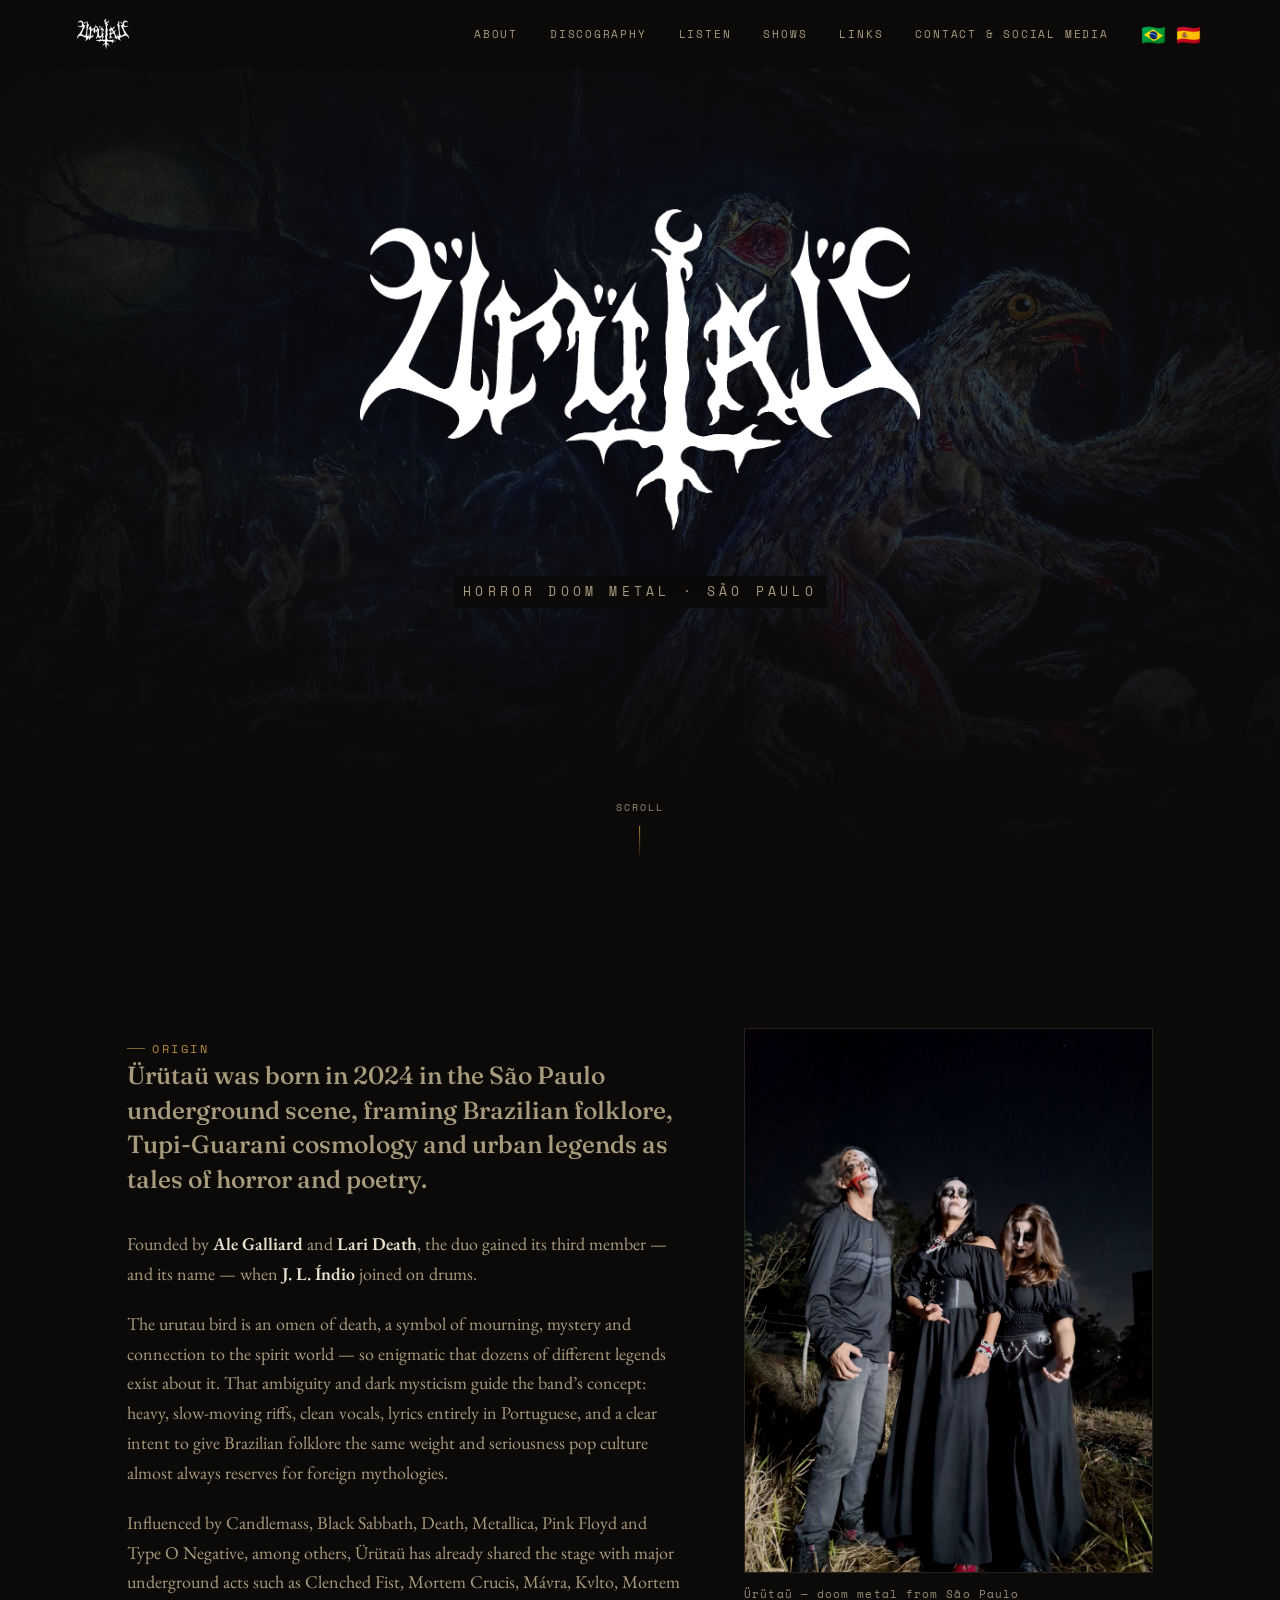
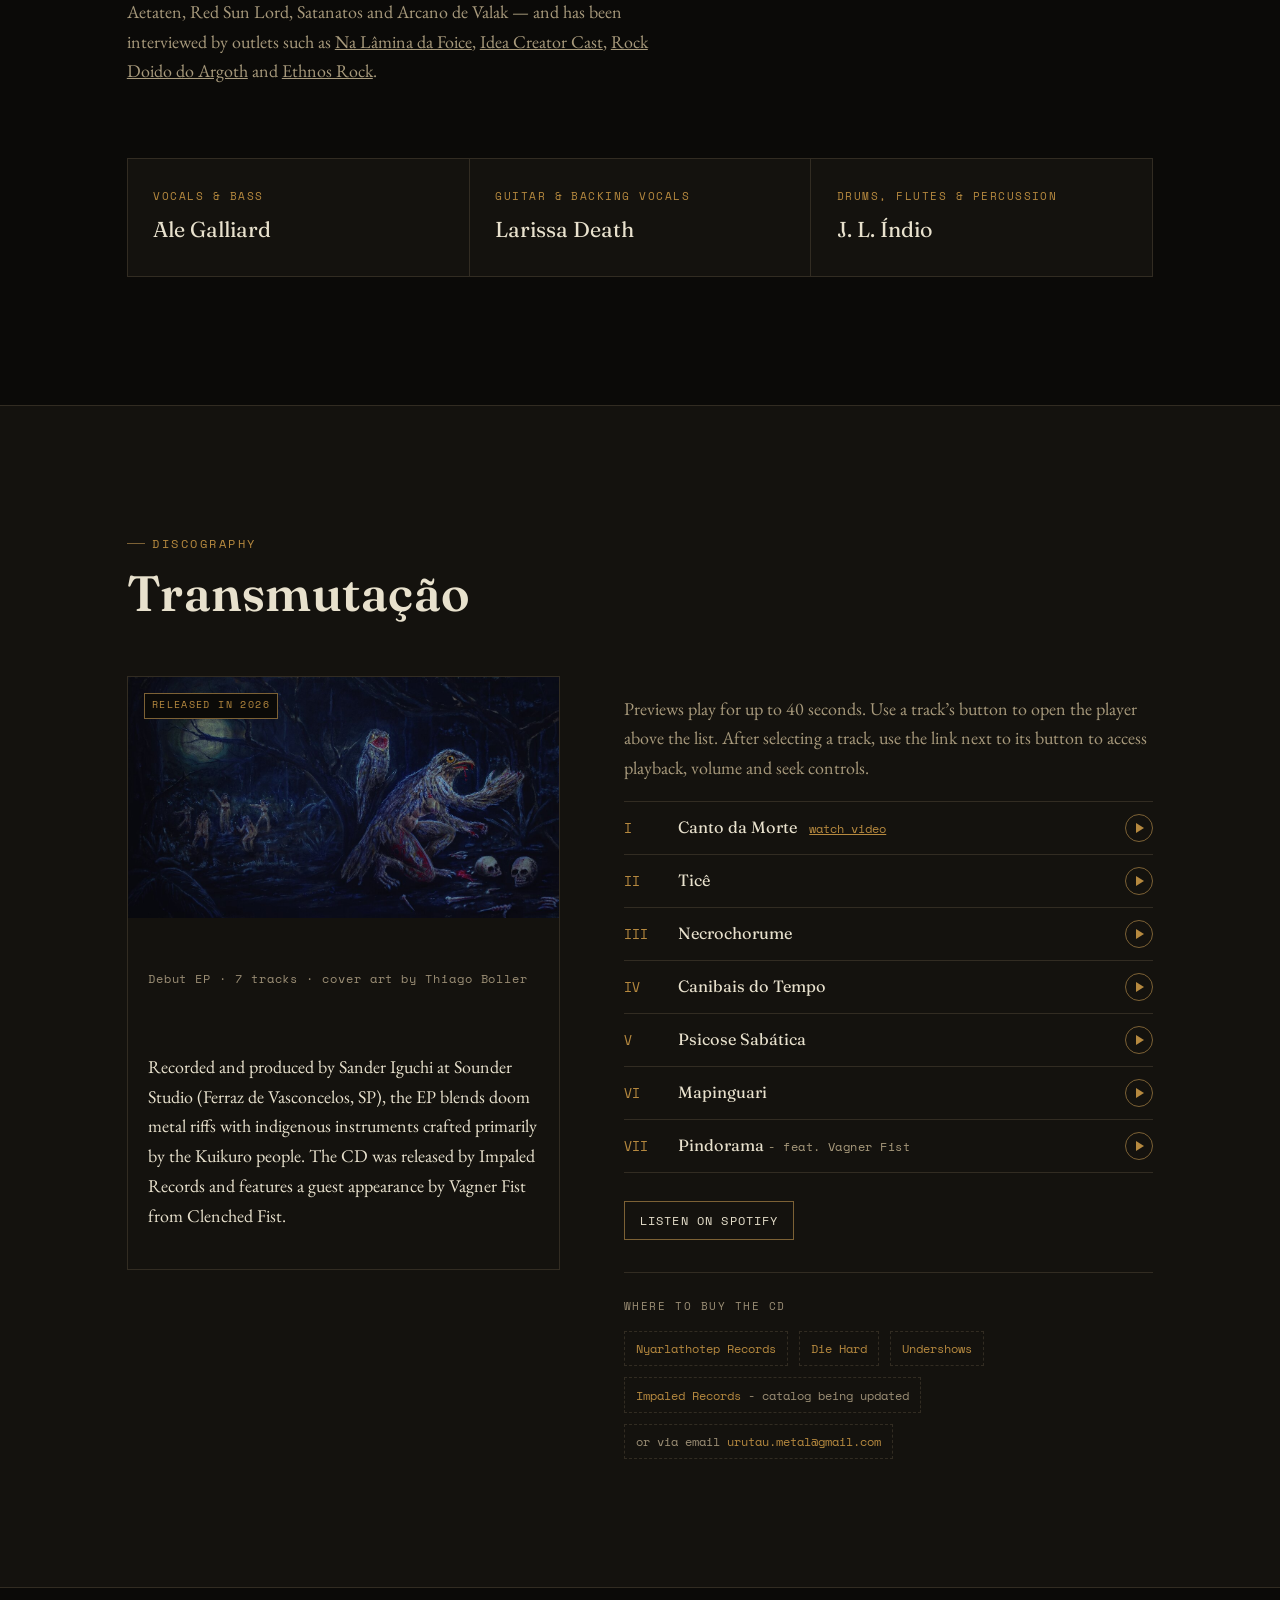
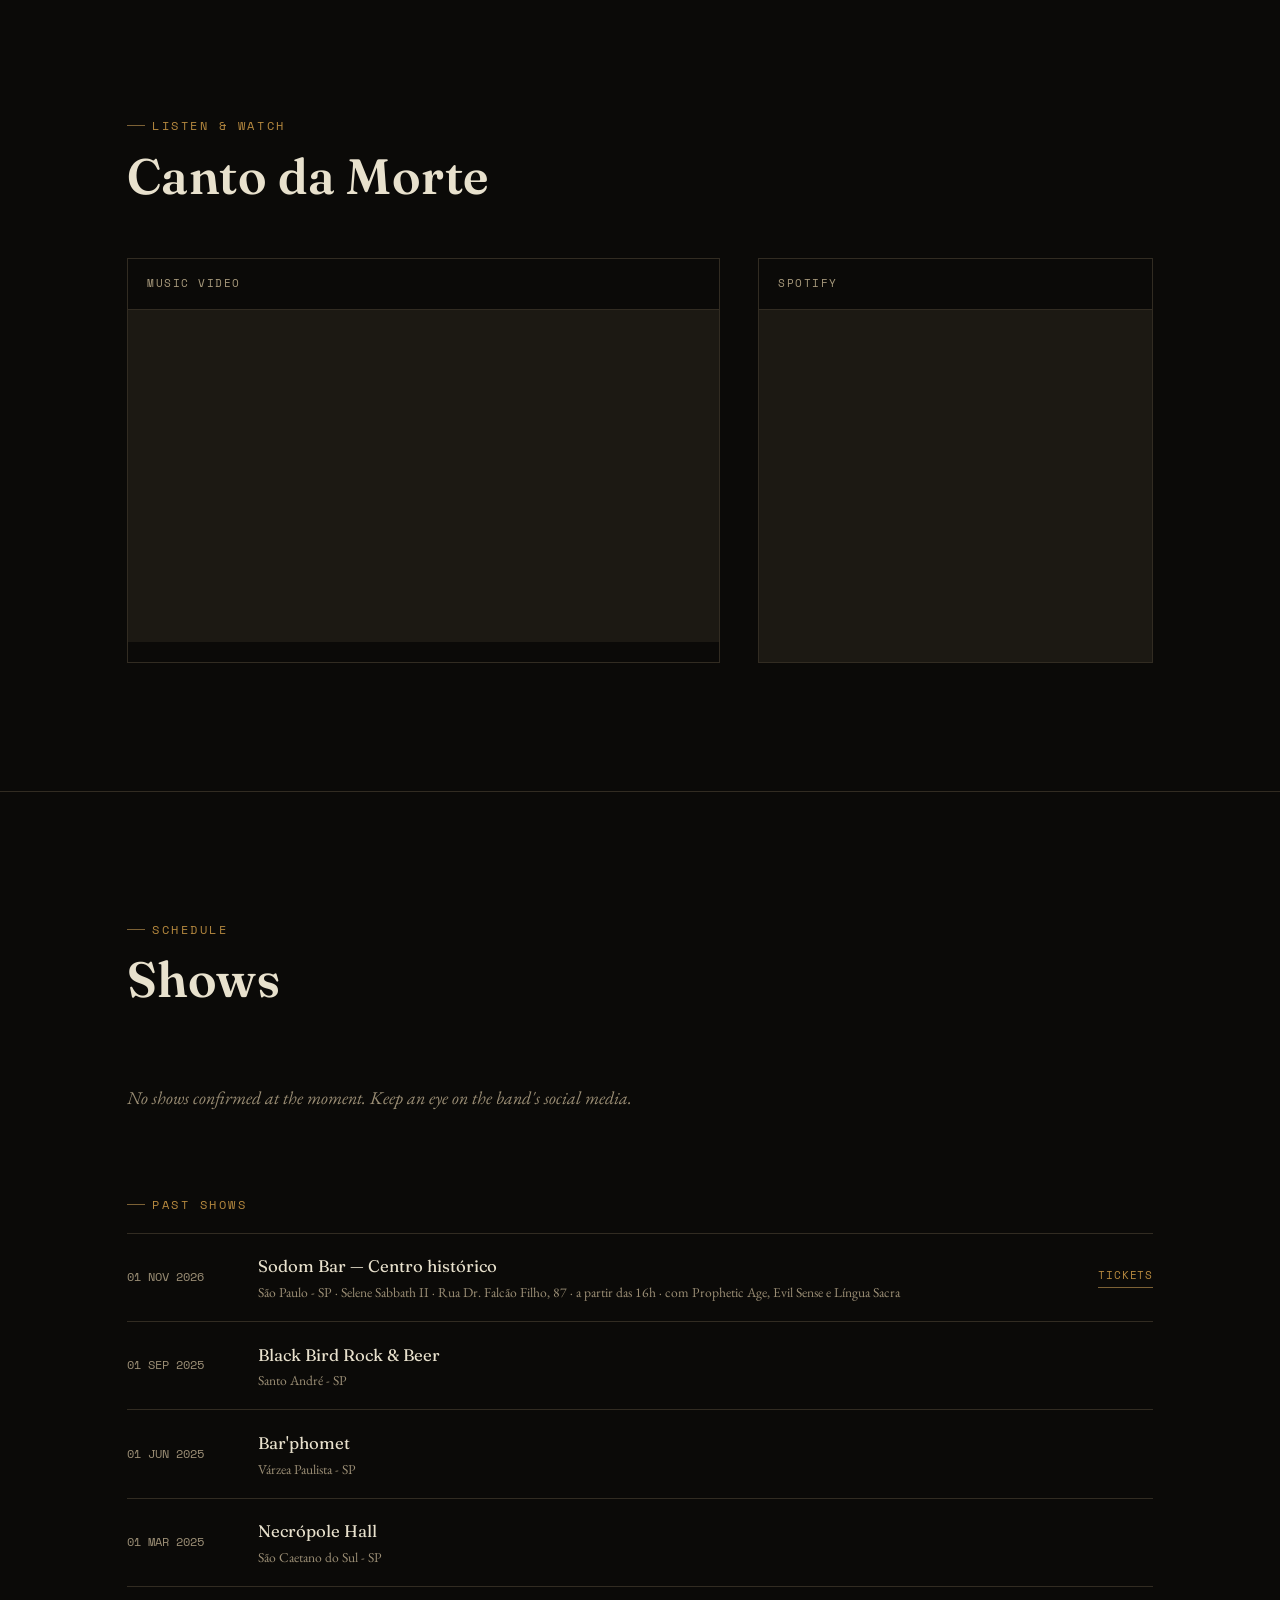
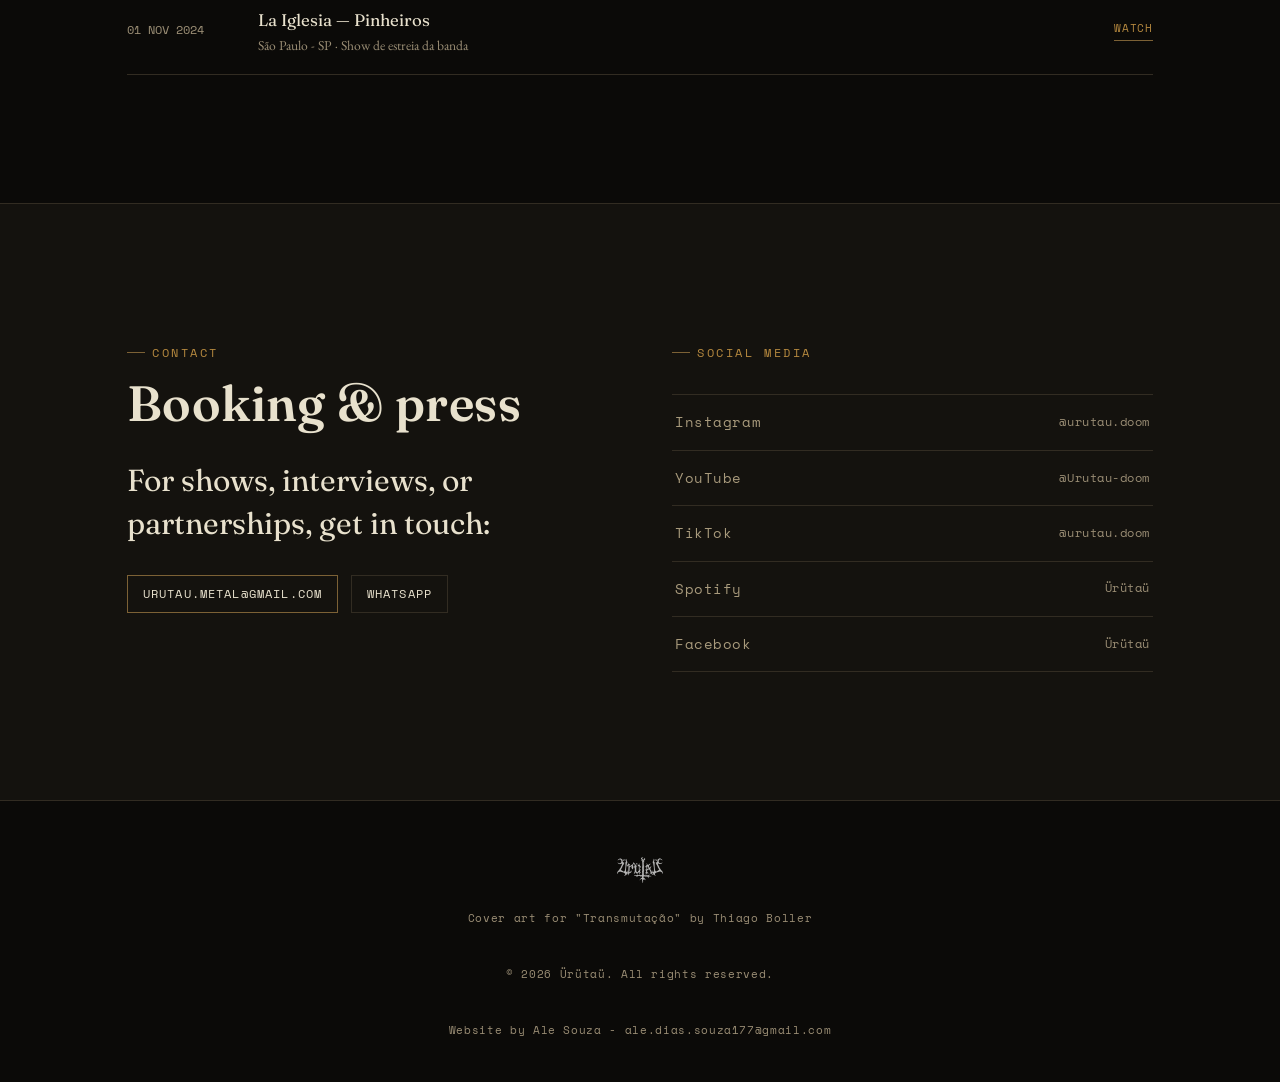
==== commit 76c38934: "Change links page" ====
--- a/en/index.html
+++ b/en/index.html
@@ -98,11 +98,11 @@
     <a href="#discography">Discography</a>
     <a href="#listen">Listen</a>
     <a href="#shows">Shows</a>
-    <a href="/links">Links</a>
+    <a href="/links/?lang=en">Links</a>
     <a href="#contact">Contact &amp; social media</a>
-    <span class="nav__langs" aria-label="Language">
-      <a href="/" hreflang="pt-BR" lang="pt-BR" aria-label="Portuguese">🇧🇷</a>
-      <a href="/es/" hreflang="es" lang="es" aria-label="Spanish">🇪🇸</a>
+    <span class="nav__langs" role="group" aria-label="Select language">
+      <a href="/" hreflang="pt-BR" aria-label="Portuguese">🇧🇷</a>
+      <a href="/es/" hreflang="es" aria-label="Spanish">🇪🇸</a>
     </span>
   </div>
 </nav>
@@ -510,6 +510,7 @@
   <div class="footer__mark"><img src="../assets/logo.png" alt="Logo of Urutau, a Brazilian horror doom metal band from São Paulo, featuring the band’s name in stylized lettering."></div>
   <p class="footer__credit">Cover art for "Transmutação" by Thiago Boller</p>
   <p class="footer__copy">© <span id="year"></span> Ürütaü. All rights reserved.</p>
+  <p class="footer__copy">Website by Ale Souza - <a href="mailto:ale.dias.souza177@gmail.com">ale.dias.souza177@gmail.com</a></p>
 </footer>
 
 <script src="../data/shows.js"></script>
--- a/css/style.css
+++ b/css/style.css
@@ -878,6 +878,17 @@
   height: 1px;
   background: var(--line);
 }
+.linkhub__group-description {
+  margin: 0 0 1rem;
+  color: var(--ink-dim);
+}
+.linkhub__item-description {
+  margin: 0;
+  padding: 0 1.3rem 1.05rem;
+  font-size: 0.9rem;
+  color: var(--ink-dim);
+  overflow-wrap: anywhere;
+}
 .linkhub__list { list-style: none; margin: 0; padding: 0; }
 .linkhub__item {
   border: 1px solid var(--line);
